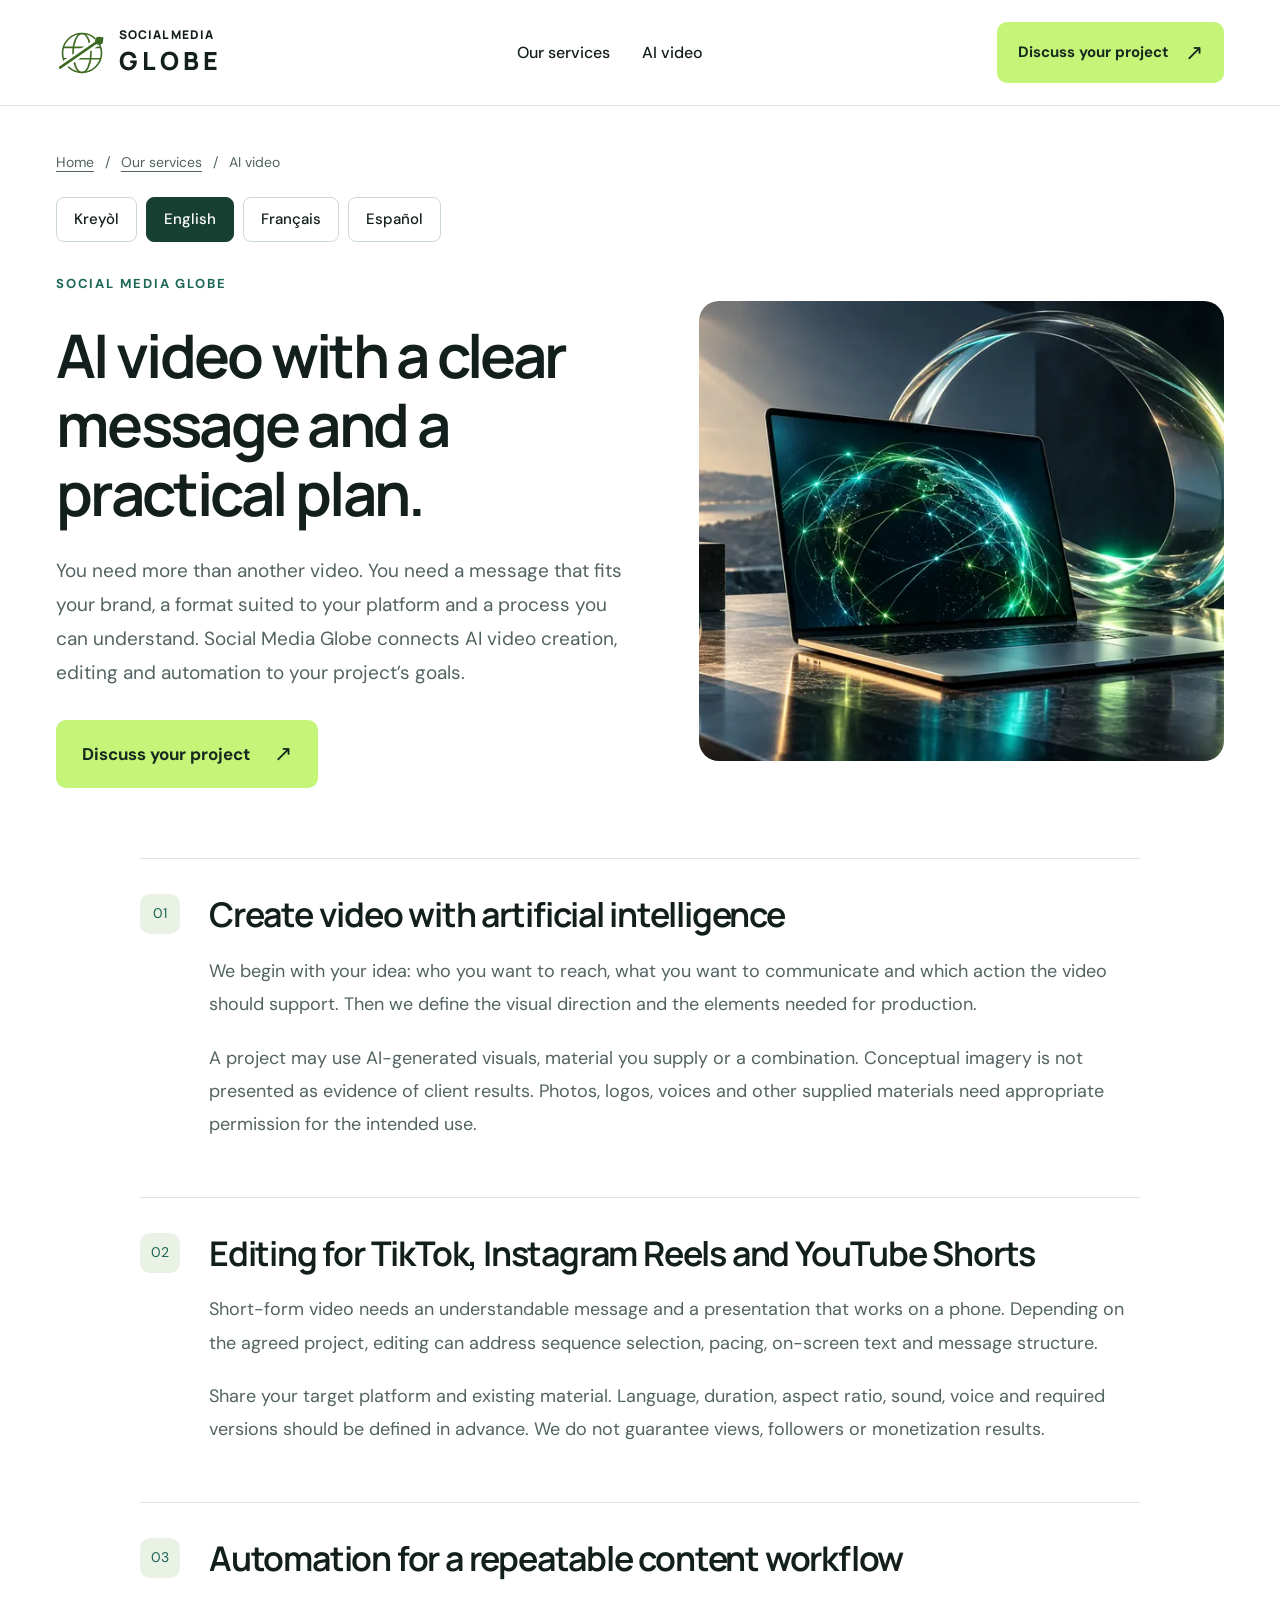
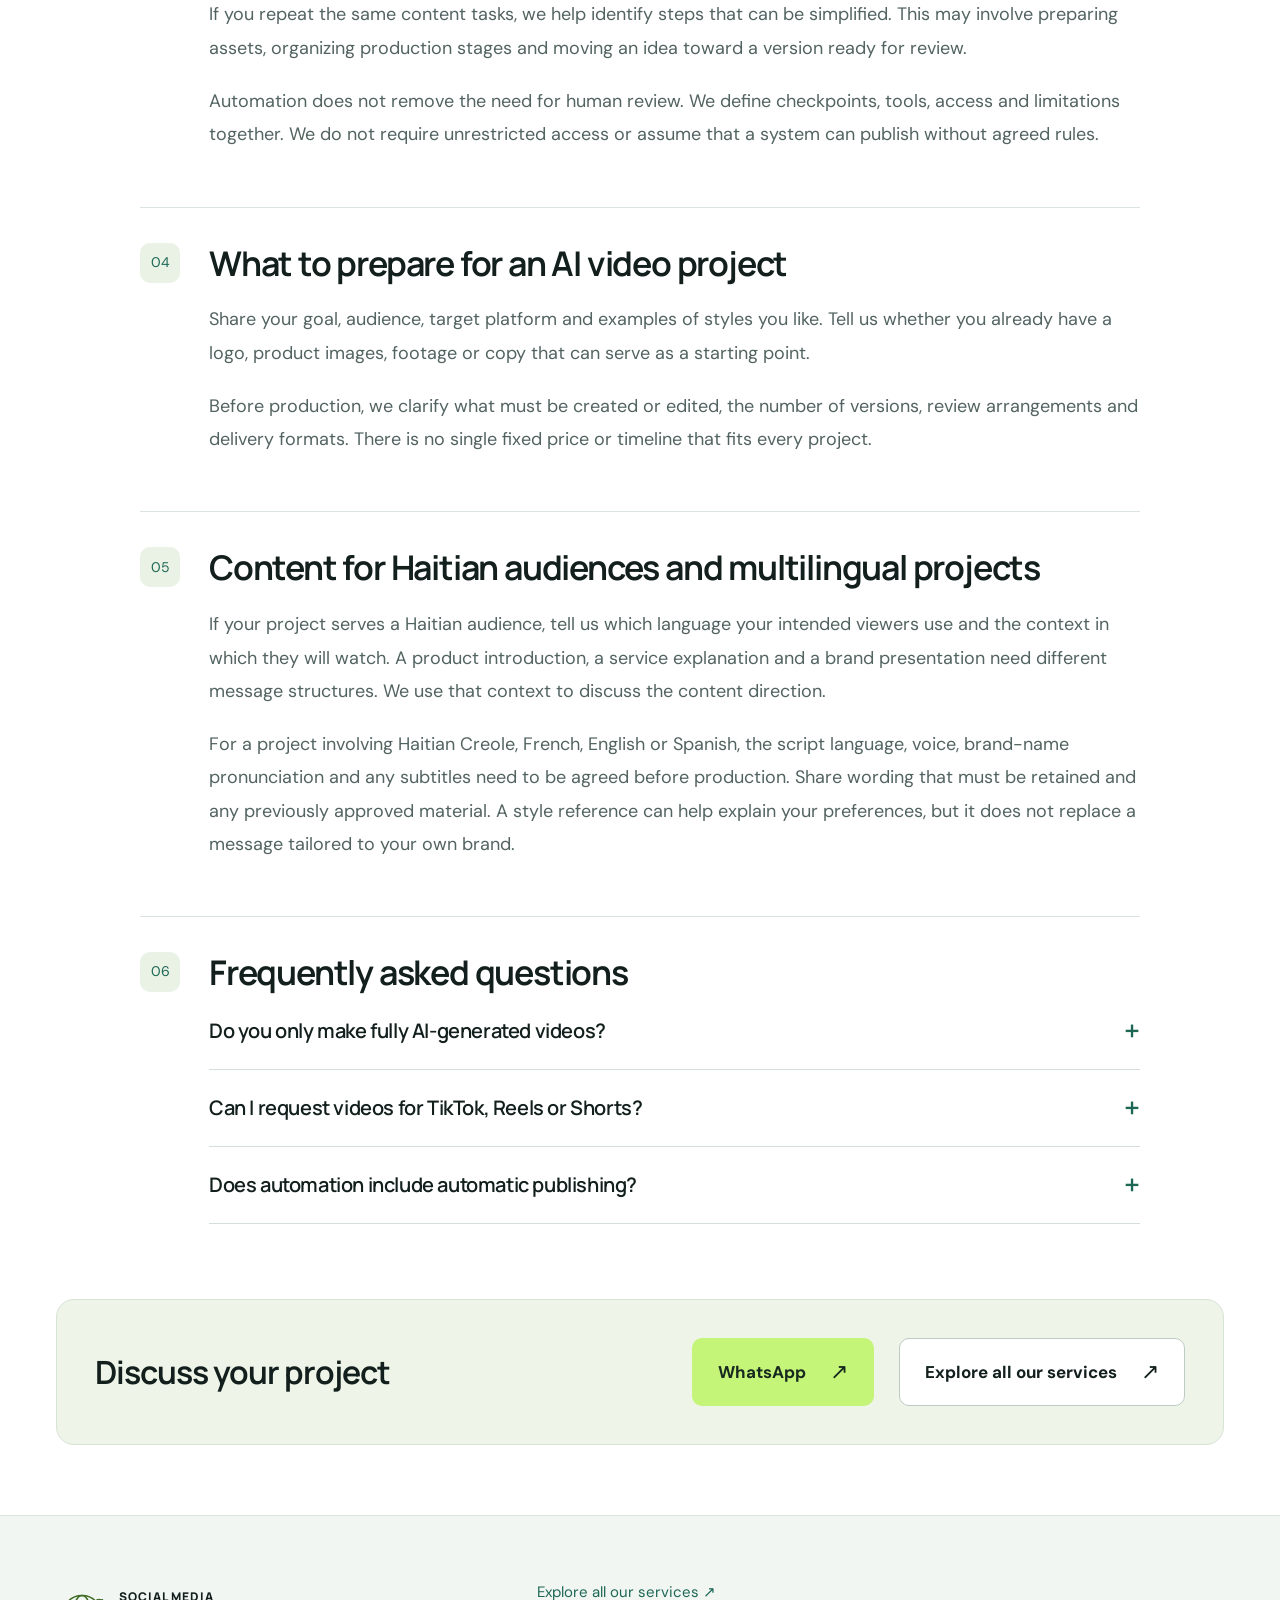
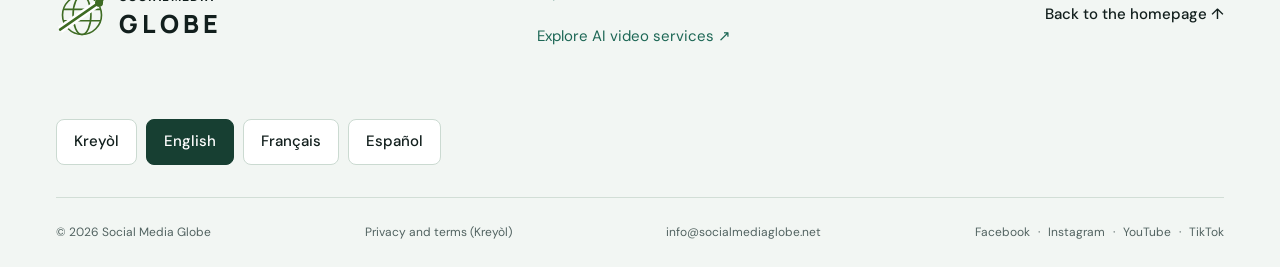
==== ai-video/en/index.html @ 5a203ea3 "Improve multilingual SEO, AI services and direct WhatsApp consultations" ====
<!doctype html>
<html lang="en">
  <head>
    <meta charset="utf-8" />
    <meta name="viewport" content="width=device-width,initial-scale=1" />
    <meta name="theme-color" content="#ffffff" />
    <title>
      AI Video Creation, Editing &amp; Automation | Social Media Globe
    </title>
    <meta
      name="description"
      content="AI video creation, video editing and content workflow automation. Discuss TikTok, Instagram Reels, YouTube Shorts and your brand project with Social Media Globe."
    />
    <link rel="canonical" href="https://socialmediaglobe.net/ai-video/en/" />
    <meta name="robots" content="index,follow,max-image-preview:large" />
    <meta property="og:type" content="website" />
    <meta property="og:site_name" content="Social Media Globe" />
    <meta
      property="og:title"
      content="AI Video Creation, Editing &amp; Automation"
    />
    <meta
      property="og:description"
      content="AI video creation, video editing and content workflow automation. Discuss TikTok, Instagram Reels, YouTube Shorts and your brand project with Social Media Globe."
    />
    <meta
      property="og:url"
      content="https://socialmediaglobe.net/ai-video/en/"
    />
    <meta property="og:locale" content="en_US" />
    <meta
      property="og:image"
      content="https://socialmediaglobe.net/assets/social-preview.jpg"
    />
    <meta property="og:image:width" content="1200" />
    <meta property="og:image:height" content="630" />
    <meta
      property="og:image:alt"
      content="Social Media Globe — digital technology workspace"
    />
    <meta name="twitter:card" content="summary_large_image" />
    <meta
      name="twitter:title"
      content="AI Video Creation, Editing &amp; Automation"
    />
    <meta
      name="twitter:description"
      content="AI video creation, video editing and content workflow automation. Discuss TikTok, Instagram Reels, YouTube Shorts and your brand project with Social Media Globe."
    />
    <meta
      name="twitter:image"
      content="https://socialmediaglobe.net/assets/social-preview.jpg"
    />
    <link
      rel="alternate"
      hreflang="ht"
      href="https://socialmediaglobe.net/ai-video/ht/"
    />
    <link
      rel="alternate"
      hreflang="en"
      href="https://socialmediaglobe.net/ai-video/en/"
    />
    <link
      rel="alternate"
      hreflang="fr"
      href="https://socialmediaglobe.net/ai-video/fr/"
    />
    <link
      rel="alternate"
      hreflang="es"
      href="https://socialmediaglobe.net/ai-video/es/"
    />
    <link
      rel="alternate"
      hreflang="x-default"
      href="https://socialmediaglobe.net/ai-video/ht/"
    />
    <link rel="icon" type="image/svg+xml" href="/logo/favicon-source.svg" />

    <script src="/assets/site.min.js?v=20261018-seo" defer></script>
    <script type="application/ld+json">
      {
        "@context": "https://schema.org",
        "@graph": [
          {
            "@type": "Organization",
            "@id": "https://socialmediaglobe.net/#organization",
            "name": "Social Media Globe",
            "url": "https://socialmediaglobe.net/",
            "logo": {
              "@type": "ImageObject",
              "url": "https://socialmediaglobe.net/assets/brand-logo.svg",
              "width": 256,
              "height": 256
            },
            "email": "info@socialmediaglobe.net",
            "telephone": "+1-681-600-0916",
            "sameAs": [
              "https://www.facebook.com/people/Socialmediaglobe/61588999744707/",
              "https://www.instagram.com/socialmediaglobe1",
              "https://www.youtube.com/@socialmediaglobe",
              "https://www.tiktok.com/@socialmediaglobe1"
            ]
          },
          {
            "@type": "WebSite",
            "@id": "https://socialmediaglobe.net/#website",
            "url": "https://socialmediaglobe.net/",
            "name": "Social Media Globe",
            "publisher": {
              "@id": "https://socialmediaglobe.net/#organization"
            },
            "inLanguage": ["ht", "en", "fr", "es"]
          },
          {
            "@type": "WebPage",
            "@id": "https://socialmediaglobe.net/ai-video/en/#page",
            "url": "https://socialmediaglobe.net/ai-video/en/",
            "name": "AI Video Creation, Editing & Automation",
            "description": "AI video creation, video editing and content workflow automation. Discuss TikTok, Instagram Reels, YouTube Shorts and your brand project with Social Media Globe.",
            "inLanguage": "en",
            "isPartOf": { "@id": "https://socialmediaglobe.net/#website" },
            "mainEntity": {
              "@id": "https://socialmediaglobe.net/ai-video/en/#service"
            },
            "breadcrumb": {
              "@id": "https://socialmediaglobe.net/ai-video/en/#breadcrumbs"
            }
          },
          {
            "@type": "Service",
            "@id": "https://socialmediaglobe.net/ai-video/en/#service",
            "name": "AI Video Creation, Editing & Automation",
            "description": "AI video creation, video editing and content workflow automation. Discuss TikTok, Instagram Reels, YouTube Shorts and your brand project with Social Media Globe.",
            "url": "https://socialmediaglobe.net/ai-video/en/",
            "serviceType": [
              "AI video creation",
              "Video editing",
              "Content workflow automation"
            ],
            "provider": { "@id": "https://socialmediaglobe.net/#organization" }
          },
          {
            "@type": "BreadcrumbList",
            "@id": "https://socialmediaglobe.net/ai-video/en/#breadcrumbs",
            "itemListElement": [
              {
                "@type": "ListItem",
                "position": 1,
                "name": "Home",
                "item": "https://socialmediaglobe.net/"
              },
              {
                "@type": "ListItem",
                "position": 2,
                "name": "Our services",
                "item": "https://socialmediaglobe.net/services/en/"
              },
              {
                "@type": "ListItem",
                "position": 3,
                "name": "AI video",
                "item": "https://socialmediaglobe.net/ai-video/en/"
              }
            ]
          }
        ]
      }
    </script>
    <link
      rel="preload"
      href="/assets/fonts/dm-sans-latin.woff2"
      as="font"
      type="font/woff2"
      crossorigin
    />
    <link
      rel="preload"
      href="/assets/fonts/manrope-latin.woff2"
      as="font"
      type="font/woff2"
      crossorigin
    />
    <link rel="stylesheet" href="/assets/site.min.css?v=20261018-seo" />
  </head>
  <body id="top">
    <a class="skip" href="#main">Skip to content</a>
    <div class="scroll-progress" aria-hidden="true"></div>
    <header class="header">
      <div class="wrap nav">
        <a class="brand" href="/"
          ><img src="/logo-icon.svg" width="52" height="52" alt="" /><span
            >SOCIAL MEDIA<span class="brand-second">GLOBE</span></span
          ></a
        >
        <nav id="navigation" aria-label="Our services">
          <a href="/services/en/">Our services</a
          ><a href="/ai-video/en/">AI video</a>
        </nav>
        <a class="button primary nav-button" href="/#contact"
          >Discuss your project <span>↗</span></a
        ><button
          class="menu-toggle"
          aria-label="Our services"
          aria-expanded="false"
          aria-controls="navigation"
        >
          <span></span><span></span>
        </button>
      </div>
    </header>
    <main id="main">
      <section class="wrap ai-page-hero">
        <div class="guide-breadcrumb">
          <a href="/">Home</a><span>/</span
          ><a href="/services/en/">Our services</a><span>/</span
          ><span>AI video</span>
        </div>
        <nav class="language-links" aria-label="Choose this page’s language">
          <a href="/ai-video/ht/" lang="ht" hreflang="ht">Kreyòl</a
          ><a href="/ai-video/en/" lang="en" hreflang="en" aria-current="page"
            >English</a
          ><a href="/ai-video/fr/" lang="fr" hreflang="fr">Français</a
          ><a href="/ai-video/es/" lang="es" hreflang="es">Español</a>
        </nav>
        <div class="ai-page-grid">
          <div>
            <p class="eyebrow">SOCIAL MEDIA GLOBE</p>
            <h1>AI video with a clear message and a practical plan.</h1>
            <p class="intro">
              You need more than another video. You need a message that fits
              your brand, a format suited to your platform and a process you can
              understand. Social Media Globe connects AI video creation, editing
              and automation to your project’s goals.
            </p>
            <a class="button primary" href="/#contact"
              >Discuss your project <span>↗</span></a
            >
          </div>
          <img
            src="/assets/digital-workspace.webp"
            srcset="
              /assets/digital-workspace-768.webp   768w,
              /assets/digital-workspace-1024.webp 1024w,
              /assets/digital-workspace.webp      1536w
            "
            sizes="(max-width: 700px) calc(100vw - 40px), (max-width: 980px) 46vw, 47vw"
            width="1536"
            height="1024"
            alt="Conceptual technology composition with a laptop"
            fetchpriority="high"
          />
        </div>
      </section>
      <section class="wrap ai-editorial">
        <article class="ai-editorial-section">
          <span>01</span>
          <div>
            <h2>Create video with artificial intelligence</h2>
            <p>
              We begin with your idea: who you want to reach, what you want to
              communicate and which action the video should support. Then we
              define the visual direction and the elements needed for
              production.
            </p>
            <p>
              A project may use AI-generated visuals, material you supply or a
              combination. Conceptual imagery is not presented as evidence of
              client results. Photos, logos, voices and other supplied materials
              need appropriate permission for the intended use.
            </p>
          </div>
        </article>
        <article class="ai-editorial-section">
          <span>02</span>
          <div>
            <h2>Editing for TikTok, Instagram Reels and YouTube Shorts</h2>
            <p>
              Short-form video needs an understandable message and a
              presentation that works on a phone. Depending on the agreed
              project, editing can address sequence selection, pacing, on-screen
              text and message structure.
            </p>
            <p>
              Share your target platform and existing material. Language,
              duration, aspect ratio, sound, voice and required versions should
              be defined in advance. We do not guarantee views, followers or
              monetization results.
            </p>
          </div>
        </article>
        <article class="ai-editorial-section">
          <span>03</span>
          <div>
            <h2>Automation for a repeatable content workflow</h2>
            <p>
              If you repeat the same content tasks, we help identify steps that
              can be simplified. This may involve preparing assets, organizing
              production stages and moving an idea toward a version ready for
              review.
            </p>
            <p>
              Automation does not remove the need for human review. We define
              checkpoints, tools, access and limitations together. We do not
              require unrestricted access or assume that a system can publish
              without agreed rules.
            </p>
          </div>
        </article>
        <article class="ai-editorial-section">
          <span>04</span>
          <div>
            <h2>What to prepare for an AI video project</h2>
            <p>
              Share your goal, audience, target platform and examples of styles
              you like. Tell us whether you already have a logo, product images,
              footage or copy that can serve as a starting point.
            </p>
            <p>
              Before production, we clarify what must be created or edited, the
              number of versions, review arrangements and delivery formats.
              There is no single fixed price or timeline that fits every
              project.
            </p>
          </div>
        </article>
        <article class="ai-editorial-section">
          <span>05</span>
          <div>
            <h2>Content for Haitian audiences and multilingual projects</h2>
            <p>
              If your project serves a Haitian audience, tell us which language
              your intended viewers use and the context in which they will
              watch. A product introduction, a service explanation and a brand
              presentation need different message structures. We use that
              context to discuss the content direction.
            </p>
            <p>
              For a project involving Haitian Creole, French, English or
              Spanish, the script language, voice, brand-name pronunciation and
              any subtitles need to be agreed before production. Share wording
              that must be retained and any previously approved material. A
              style reference can help explain your preferences, but it does not
              replace a message tailored to your own brand.
            </p>
          </div>
        </article>
        <section class="ai-editorial-section">
          <span>06</span>
          <div>
            <h2>Frequently asked questions</h2>
            <div class="faq-list">
              <details>
                <summary>
                  Do you only make fully AI-generated videos?<span>+</span>
                </summary>
                <p>
                  No. A project can combine your existing material with
                  AI-generated elements. We choose the approach around the
                  message and the agreed scope.
                </p>
              </details>
              <details>
                <summary>
                  Can I request videos for TikTok, Reels or Shorts?<span
                    >+</span
                  >
                </summary>
                <p>
                  Yes. Tell us the target platform so we can discuss format,
                  duration and required material as part of the project scope.
                </p>
              </details>
              <details>
                <summary>
                  Does automation include automatic publishing?<span>+</span>
                </summary>
                <p>
                  Not by default. We define which steps are automated and which
                  require your review or approval. Publishing and access must be
                  agreed beforehand.
                </p>
              </details>
            </div>
          </div>
        </section>
      </section>
      <section class="guide-cta wrap">
        <h2>Discuss your project</h2>
        <a
          class="button primary"
          href="https://wa.me/16816000916"
          target="_blank"
          rel="noopener noreferrer"
          >WhatsApp <span>↗</span></a
        ><a class="button secondary" href="/services/en/"
          >Explore all our services <span>↗</span></a
        >
      </section>
    </main>
    <footer>
      <div class="wrap footer-top">
        <a class="brand" href="/"
          ><img src="/logo-icon.svg" width="52" height="52" alt="" /><span
            >SOCIAL MEDIA<span class="brand-second">GLOBE</span></span
          ></a
        >
        <div>
          <a class="text-link" href="/services/en/"
            >Explore all our services ↗</a
          ><br /><a class="text-link" href="/ai-video/en/"
            >Explore AI video services ↗</a
          >
        </div>
        <a href="/">Back to the homepage ↑</a>
      </div>
      <div class="wrap">
        <nav class="language-links" aria-label="Choose this page’s language">
          <a href="/ai-video/ht/" lang="ht" hreflang="ht">Kreyòl</a
          ><a href="/ai-video/en/" lang="en" hreflang="en" aria-current="page"
            >English</a
          ><a href="/ai-video/fr/" lang="fr" hreflang="fr">Français</a
          ><a href="/ai-video/es/" lang="es" hreflang="es">Español</a>
        </nav>
      </div>
      <div class="wrap footer-bottom">
        <span>© 2026 Social Media Globe</span
        ><a href="/policies.html" lang="ht">Privacy and terms (Kreyòl)</a
        ><a href="mailto:info@socialmediaglobe.net">info@socialmediaglobe.net</a
        ><span class="footer-social"
          ><a
            href="https://www.facebook.com/people/Socialmediaglobe/61588999744707/"
            target="_blank"
            rel="noopener noreferrer"
            >Facebook</a
          >
          ·
          <a
            href="https://www.instagram.com/socialmediaglobe1"
            target="_blank"
            rel="noopener noreferrer"
            >Instagram</a
          >
          ·
          <a
            href="https://www.youtube.com/@socialmediaglobe"
            target="_blank"
            rel="noopener noreferrer"
            >YouTube</a
          >
          ·
          <a
            href="https://www.tiktok.com/@socialmediaglobe1"
            target="_blank"
            rel="noopener noreferrer"
            >TikTok</a
          ></span
        >
      </div>
    </footer>
  </body>
</html>
---- assets/site.min.css ----
@font-face{font-family:DM Sans;font-style:normal;font-weight:400 700;font-display:swap;src:url(/assets/fonts/dm-sans-latin-ext.woff2) format("woff2");unicode-range:U+0100-02BA,U+02BD-02C5,U+02C7-02CC,U+02CE-02D7,U+02DD-02FF,U+0304,U+0308,U+0329,U+1D00-1DBF,U+1E00-1E9F,U+1EF2-1EFF,U+2020,U+20A0-20AB,U+20AD-20C4,U+2113,U+2C60-2C7F,U+A720-A7FF}@font-face{font-family:DM Sans;font-style:normal;font-weight:400 700;font-display:swap;src:url(/assets/fonts/dm-sans-latin.woff2) format("woff2");unicode-range:U+0000-00FF,U+0131,U+0152-0153,U+02BB-02BC,U+02C6,U+02DA,U+02DC,U+0304,U+0308,U+0329,U+2000-206F,U+20AC,U+2122,U+2191,U+2193,U+2212,U+2215,U+FEFF,U+FFFD}@font-face{font-family:Manrope;font-style:normal;font-weight:400 800;font-display:swap;src:url(/assets/fonts/manrope-latin-ext.woff2) format("woff2");unicode-range:U+0100-02BA,U+02BD-02C5,U+02C7-02CC,U+02CE-02D7,U+02DD-02FF,U+0304,U+0308,U+0329,U+1D00-1DBF,U+1E00-1E9F,U+1EF2-1EFF,U+2020,U+20A0-20AB,U+20AD-20C4,U+2113,U+2C60-2C7F,U+A720-A7FF}@font-face{font-family:Manrope;font-style:normal;font-weight:400 800;font-display:swap;src:url(/assets/fonts/manrope-latin.woff2) format("woff2");unicode-range:U+0000-00FF,U+0131,U+0152-0153,U+02BB-02BC,U+02C6,U+02DA,U+02DC,U+0304,U+0308,U+0329,U+2000-206F,U+20AC,U+2122,U+2191,U+2193,U+2212,U+2215,U+FEFF,U+FFFD}:root{color-scheme:light;--ink: #121f1d;--muted: #526361;--green: #1d6755;--lime: #c4f578;--line: #dbe5e0;--soft: #f2f6f3;--bg: #fff;--text: var(--ink)}*{box-sizing:border-box}html{scroll-behavior:smooth;scroll-padding-top:125px}body{margin:0;background:#fff;color:var(--ink);font:18px/1.7 DM Sans,Arial,sans-serif}button,input,select,textarea{font:inherit}button,a,input,select,textarea{-webkit-tap-highlight-color:transparent}button{cursor:pointer}a{color:inherit;text-decoration:none}a:focus-visible,button:focus-visible,input:focus-visible,select:focus-visible,textarea:focus-visible,summary:focus-visible{outline:3px solid var(--green);outline-offset:5px}::selection{background:var(--lime);color:var(--ink)}img{display:block;max-width:100%}.wrap{width:min(1360px,calc(100% - 112px));margin-inline:auto}h1,h2,h3{font-family:Manrope,Arial,sans-serif;margin:0;font-weight:650;line-height:1.12;letter-spacing:-1.6px}p{margin:0}em{font-style:normal;color:var(--green)}.eyebrow{font-size:13px;letter-spacing:1.8px;font-weight:700;line-height:1.6;color:var(--green);margin-bottom:26px;display:flex;align-items:center;gap:10px}.status-dot{width:8px;height:8px;background:var(--green);border-radius:100%;box-shadow:0 0 0 5px #e5f2e6}.header{position:sticky;top:0;z-index:30;background:#ffffffed;backdrop-filter:blur(18px);border-bottom:1px solid var(--line)}.nav{min-height:105px;display:flex;align-items:center;justify-content:space-between;gap:30px}.brand{display:flex;align-items:center;gap:11px;font-size:12px;font-weight:800;letter-spacing:1px;font-family:Manrope,sans-serif;line-height:1.4;flex-shrink:0}.brand img{width:52px;height:52px}.brand-second{display:block;font-size:25px;letter-spacing:4px}.nav nav{display:flex;gap:32px;font-size:16px;font-weight:500}.nav nav a{position:relative;padding-block:14px}.nav nav a:after{content:"";position:absolute;left:0;bottom:6px;height:2px;background:var(--green);width:0;transition:width .25s}.nav nav a:hover:after,.nav nav a.current:after{width:100%}.button{display:inline-flex;align-items:center;justify-content:center;gap:24px;min-height:60px;padding:17px 25px;border-radius:10px;font-size:17px;font-weight:700;line-height:1.45;border:1px solid transparent;transition:transform .2s,background .2s,box-shadow .2s}.button span{font-size:22px;font-weight:500}.button:hover{transform:translateY(-3px);box-shadow:0 8px 24px #1d675516}.primary{background:var(--lime);color:#17291e}.primary:hover{background:#b7ee64}.secondary{background:#fff;border-color:#bdcbc3;color:var(--ink)}.secondary:hover{background:var(--soft)}.nav-button{font-size:15px;min-height:54px;padding:14px 20px;gap:16px}.menu-toggle{display:none}.scroll-progress{position:fixed;left:0;top:0;width:100%;height:3px;background:var(--green);z-index:50;transform:scaleX(0);transform-origin:left}.hero{display:grid;grid-template-columns:1fr 1fr;align-items:center;gap:58px;min-height:760px;padding-top:74px;padding-bottom:80px}.hero h1{font-size:clamp(56px,5.6vw,86px);letter-spacing:-4.5px;line-height:1.06}.hero-description{font-size:20px;line-height:1.75;color:var(--muted);max-width:540px;margin-top:28px}.actions{display:flex;gap:14px;flex-wrap:wrap;margin-top:32px}.hero-note{display:flex;align-items:center;gap:13px;font-size:15px;color:var(--muted);margin-top:32px;max-width:480px}.mini-orbit{font-size:30px;line-height:1;color:var(--green)}.hero-visual{position:relative;min-width:0;margin-left:0;margin-top:8px}.hero-photo{width:100%;height:580px;object-fit:cover;border-radius:24px;background:#102125;box-shadow:0 24px 60px #18392b15}.hero-visual:before{content:"";position:absolute;inset:-20px 22px 20px -20px;background:var(--soft);z-index:-1;border-radius:32px}.visual-caption{position:absolute;bottom:30px;left:28px;right:28px;color:#fff;display:flex;align-items:center;gap:16px;padding:20px;background:#102520b3;backdrop-filter:blur(14px);border:1px solid #ffffff30;border-radius:15px}.caption-orbit{width:52px;height:52px;background:var(--lime);border-radius:50%;display:flex;align-items:center;justify-content:center;font-size:30px;color:var(--ink);flex-shrink:0}.visual-caption div>span{display:block;font-size:11px;letter-spacing:2px;color:#dae6df}.visual-caption strong{font:600 25px/1.4 Manrope,sans-serif}.floating-chip{position:absolute;display:flex;align-items:center;gap:10px;box-shadow:0 12px 40px #0c28242b;background:#fff;border:1px solid var(--line);border-radius:12px;padding:12px 17px;font-size:14px;font-weight:600;transition:transform .3s}.floating-chip:hover{transform:translateY(-5px)}.chip-one{left:-35px;top:56px;animation:float 7s ease-in-out infinite}.chip-two{right:-20px;top:178px;animation:float 8s ease-in-out infinite reverse}.chip-icon{width:30px;height:30px;display:grid;place-items:center;color:var(--green);font-size:23px;background:#ecf7df;border-radius:7px}.image-index{position:absolute;right:18px;top:18px;font-size:9px;letter-spacing:2px;color:#d5e3d8;writing-mode:vertical-rl}.vision-strip{border-block:1px solid var(--line);background:var(--soft);padding:33px 0}.vision-strip .wrap{display:flex;align-items:center;justify-content:space-between;gap:30px}.vision-strip p{line-height:1.5;font-size:18px}.vision-strip p strong{font-family:Manrope,sans-serif;font-size:21px;font-weight:650}.vision-strip .wrap>div{font-size:16px;display:flex;align-items:center;gap:14px}.vision-strip .wrap>div span{font-size:12px;display:grid;place-items:center;border:1px solid #b8cec1;border-radius:50%;width:34px;height:34px;color:var(--green);flex-shrink:0}.section{padding-block:112px}h2{font-size:clamp(38px,3.7vw,58px);letter-spacing:-2.7px;line-height:1.15}.section-heading{display:grid;grid-template-columns:1.4fr 1fr;align-items:end;gap:80px;margin-bottom:40px}.section-heading>p{font-size:18px;color:var(--muted);max-width:450px}.filters{display:flex;gap:12px;flex-wrap:wrap;margin:42px 0 28px}.filter{background:#fff;border:1px solid var(--line);border-radius:30px;padding:12px 20px;min-height:50px;font-size:15px;font-weight:500;color:var(--muted);display:flex;align-items:center;gap:12px;transition:background .2s,color .2s}.filter.active{background:var(--ink);border-color:var(--ink);color:#fff}.filter span{font-size:11px;opacity:.7}.filter:hover{border-color:var(--green)}.services{display:grid;grid-template-columns:repeat(2,1fr);gap:20px}.service{position:relative;border:1px solid var(--line);border-radius:18px;padding:30px 32px 26px;background:#fff;transition:background .25s,border-color .25s,box-shadow .25s,transform .25s;display:grid;grid-template-columns:64px 1fr;column-gap:22px;align-content:start}.service:hover{transform:translateY(-4px);border-color:#90b5a1;box-shadow:0 15px 40px #204d3b09;background:#fcfefb}.service[hidden]{display:none}.service-top{grid-row:1/5;position:relative}.service-top svg{color:var(--green);background:#eef5ed;border-radius:14px;padding:13px;width:64px;height:64px}.service-top>span{display:block;font-size:12px;color:#73857b;text-align:center;margin-top:12px}.service-category{font-size:12px;font-weight:500;letter-spacing:.2px;color:var(--green);margin:0 0 7px}.service h3{font-size:25px;letter-spacing:-.8px;line-height:1.25;margin-bottom:14px}.service>p:not(.service-category){font-size:16px;line-height:1.75;color:var(--muted);margin-bottom:22px}.service>a{grid-column:2;display:flex;align-items:center;justify-content:space-between;font-weight:600;font-size:15px;min-height:44px;border-top:1px solid var(--line);padding-top:16px;margin-top:auto}.service>a span{font-size:22px;color:var(--green)}.service-note{margin-top:24px;font-size:13px;color:var(--muted);max-width:850px}.approach{background:var(--soft)}.approach-grid{display:grid;grid-template-columns:1fr 1fr;gap:90px;align-items:center}.strategy-image{position:relative;align-self:stretch;min-height:680px}.strategy-image>img{position:absolute;width:100%;height:100%;object-fit:cover;border-radius:22px}.photo-caption{position:absolute;left:24px;right:24px;bottom:24px;padding:22px;display:flex;align-items:center;gap:16px;border-radius:16px;background:#fffffff0;box-shadow:0 12px 35px #173f2912}.photo-caption p{font-size:15px;line-height:1.5}.photo-caption strong{font-size:20px;font-weight:600}.intro{font-size:19px;line-height:1.8;color:var(--muted);margin-top:25px}.steps{list-style:none;padding:0;margin:32px 0}.steps li{display:flex;gap:20px;border-top:1px solid #d2dfd4;padding:24px 0}.steps li>span{font-size:13px;font-weight:600;color:var(--green);padding-top:5px}.steps h3{font-size:23px;letter-spacing:-.6px;margin-bottom:10px}.steps p{font-size:16px;color:var(--muted);line-height:1.8}.social-grid{display:grid;grid-template-columns:repeat(4,1fr);gap:18px}.social-card{border:1px solid var(--line);border-radius:18px;padding:26px 25px;position:relative;overflow:hidden;transition:transform .25s,box-shadow .25s;display:flex;flex-direction:column;background:#f9fbff}.social-card:hover{transform:translateY(-7px);box-shadow:0 18px 40px #122e2412}.social-top{display:flex;align-items:center;justify-content:space-between;margin-bottom:34px}.social-symbol{font:700 30px Arial,sans-serif;background:#fff;width:55px;height:55px;border-radius:16px;display:grid;place-items:center;box-shadow:0 4px 14px #173b2110}.social-arrow{font-size:27px;color:#465b51}.social-card h3{font-size:27px;letter-spacing:-.8px;margin-bottom:16px}.social-description{font-size:16px;color:var(--muted);margin-bottom:18px;flex:1}.social-handle{font-size:12px;color:var(--muted);overflow-wrap:anywhere;letter-spacing:.1px}.social-follow{border-top:1px solid #d5dfdc;margin-top:22px;padding-top:18px;display:flex;justify-content:space-between;align-items:center;font-size:14px;font-weight:600;gap:10px}.facebook{background:#edf4ff}.facebook .social-symbol{color:#0866ff}.instagram{background:#fff1f3}.instagram .social-symbol{color:#c02a69}.youtube{background:#fff3ef}.youtube .social-symbol{color:#d42a22}.tiktok{background:#edf8f7}.tiktok .social-symbol{color:#123e42}.faq-section{background:#fafbf8;border-block:1px solid var(--line)}.faq-grid{display:grid;grid-template-columns:.9fr 1.1fr;gap:90px}.faq-list details{border-bottom:1px solid #d4dfd7}.faq-list summary{list-style:none;cursor:pointer;padding:23px 0;display:flex;justify-content:space-between;gap:30px;font:600 20px/1.5 Manrope,sans-serif;letter-spacing:-.4px}.faq-list summary::-webkit-details-marker{display:none}.faq-list summary span{font-size:28px;color:var(--green);line-height:1;transition:transform .2s}.faq-list details[open] summary span{transform:rotate(45deg)}.faq-list details>p{font-size:17px;color:var(--muted);padding:0 30px 26px 0}.contact{background:#fff}.contact-grid{display:grid;grid-template-columns:1fr 1fr;gap:90px;align-items:start}.contact-copy{padding-top:24px}.contact-copy .intro{max-width:470px}.direct-whatsapp{margin-top:32px}.contact-links{display:flex;flex-direction:column;gap:26px;margin-top:38px}.contact-links a{display:flex;flex-direction:column;gap:5px;align-items:flex-start}.contact-links span{font-size:12px;font-weight:600;letter-spacing:1.7px;color:var(--green)}.contact-links strong{font-size:21px;font-weight:500;overflow-wrap:anywhere;max-width:100%}.contact-links a:hover{color:var(--green)}.contact-small{font-size:15px;color:var(--muted);margin-top:40px;line-height:1.8}form{background:var(--soft);padding:38px;border-radius:22px;border:1px solid var(--line)}form h3{font-size:26px;letter-spacing:-.8px;margin-bottom:28px}.form-row{display:grid;grid-template-columns:1fr 1fr;gap:18px}label{display:block;font-size:15px;font-weight:500;color:#293c33;margin-bottom:22px}input,textarea,select{display:block;width:100%;min-width:0;min-height:55px;border:1px solid #c9d5cc;border-radius:9px;background:#fff;color:var(--ink);padding:14px;font:400 16px/1.5 DM Sans,sans-serif;margin-top:9px;transition:border-color .2s}input:hover,select:hover,textarea:hover{border-color:#739783}textarea{resize:vertical;min-height:140px}input::placeholder,textarea::placeholder{color:#6a7970}.form-note{font-size:13px;line-height:1.8;color:var(--muted);margin-bottom:22px}form .button{width:100%;justify-content:space-between;font-size:16px}.form-status{font-size:15px;color:var(--green);margin-top:17px}.form-status:empty{display:none}.email-fallback{display:inline-block;font-size:14px;color:var(--green);margin-top:20px;text-decoration:underline;text-underline-offset:4px}footer{border-top:1px solid var(--line);padding:55px 0 25px;background:var(--soft)}.footer-top{display:flex;justify-content:space-between;align-items:center;gap:35px;padding-bottom:40px}.footer-top p{font-size:16px;line-height:1.7;color:var(--muted)}.footer-top>a:last-child{font-size:15px;font-weight:500}.footer-bottom{display:flex;justify-content:space-between;gap:20px;flex-wrap:wrap;border-top:1px solid #d2ded6;padding-top:24px;font-size:12px;color:var(--muted)}.footer-social{display:flex;gap:8px;flex-wrap:wrap}.skip{position:fixed;top:-200px;left:20px;z-index:100;background:var(--lime);padding:15px}.skip:focus{top:10px}.sr-only{position:absolute;width:1px;height:1px;overflow:hidden;clip-path:inset(50%);white-space:nowrap}.mobile-contact{display:none}.policy{max-width:850px}.policy h1{font-size:62px;margin-bottom:40px}.policy h2{font-size:32px;margin:38px 0 18px;letter-spacing:-1px}.policy p{margin-bottom:20px;color:var(--muted)}.policy a:not(.button){color:var(--green);text-decoration:underline}.policy .button{margin-top:24px}.reveal-in{animation:reveal .7s both}@keyframes reveal{0%{opacity:.35;transform:translateY(22px)}to{opacity:1;transform:translateY(0)}}@keyframes float{0%,to{translate:0 0}50%{translate:0 -10px}}@media(min-width:1700px){.hero{min-height:850px}.hero-photo{height:630px}}@media(max-width:1200px){.wrap{width:calc(100% - 72px)}.nav{gap:20px}.nav nav{gap:22px;font-size:15px}.nav-button{font-size:14px;gap:12px;padding-inline:17px}.hero{gap:35px;padding-top:60px}.hero h1{font-size:65px;letter-spacing:-3.5px}.hero-description{font-size:18px}.hero-photo{height:570px}.chip-one{left:-18px}.chip-two{right:-12px;font-size:12px}.actions .button{font-size:15px;gap:15px;padding-inline:20px}.approach-grid,.contact-grid,.faq-grid,.section-heading{gap:55px}.service{padding:25px;grid-template-columns:50px 1fr;gap:15px}.service-top svg{width:50px;height:50px;padding:10px}.service h3{font-size:23px}.social-card{padding:22px 19px}.social-card h3{font-size:24px}.social-handle{font-size:11px}.social-follow{font-size:12px}.vision-strip .wrap{gap:18px}.vision-strip .wrap>div{font-size:14px;gap:9px}.vision-strip p{font-size:16px}.vision-strip p strong{font-size:18px}.form-row{grid-template-columns:1fr;gap:0}form{padding:30px}}@media(max-width:980px){.nav nav{display:none;order:4;flex-basis:100%;flex-direction:column;gap:0;padding:0 0 20px}.nav nav.open{display:flex}.nav{flex-wrap:wrap;min-height:92px}.nav-button{margin-left:auto}.menu-toggle{background:#fff;border:1px solid var(--line);border-radius:9px;min-width:48px;min-height:48px;display:flex;flex-direction:column;gap:6px;justify-content:center;align-items:center;order:3}.menu-toggle span{height:2px;width:20px;background:var(--ink);transition:transform .2s}.menu-toggle[aria-expanded=true] span:first-child{transform:translateY(4px) rotate(45deg)}.menu-toggle[aria-expanded=true] span:last-child{transform:translateY(-4px) rotate(-45deg)}.hero{min-height:0;gap:35px}.hero h1{font-size:58px;letter-spacing:-3px}.hero-photo{height:540px}.hero-description{font-size:18px}.eyebrow{font-size:11px;letter-spacing:1px}.hero-note{font-size:13px}.floating-chip{font-size:11px;padding:9px 11px}.visual-caption{left:18px;right:18px;bottom:18px;padding:15px;gap:12px}.visual-caption strong{font-size:21px}.caption-orbit{width:42px;height:42px;font-size:24px}.vision-strip .wrap{display:grid;grid-template-columns:1fr 1fr;gap:25px}.vision-strip .wrap>div{font-size:16px}.section{padding-block:80px}.section-heading{grid-template-columns:1fr;gap:25px}.section-heading>p{max-width:650px}.approach-grid{gap:40px}.approach h2{font-size:40px}.intro{font-size:17px}.steps h3{font-size:20px}.steps p{font-size:15px}.strategy-image{min-height:670px}.photo-caption{left:15px;right:15px;padding:16px}.photo-caption p{font-size:12px}.photo-caption strong{font-size:15px}.social-grid{grid-template-columns:repeat(2,1fr)}.social-card{padding:28px}.social-card h3{font-size:28px}.social-follow{font-size:15px}.social-handle{font-size:13px}.faq-grid{grid-template-columns:1fr;gap:35px}.contact-grid{gap:35px}.contact h2{font-size:42px}.contact-links strong{font-size:18px}.direct-whatsapp{font-size:14px;padding-inline:18px;gap:15px}.footer-top{flex-wrap:wrap}.footer-bottom{font-size:12px}}@media(max-width:700px){html{scroll-padding-top:105px}.wrap{width:calc(100% - 40px)}body{font-size:17px}.header .wrap{width:calc(100% - 32px)}.nav{min-height:84px;gap:14px}.brand{font-size:10px;gap:8px}.brand img{width:43px;height:43px}.brand-second{font-size:20px;letter-spacing:3px}.nav-button{display:none}.menu-toggle{margin-left:auto;min-width:48px;min-height:48px}.nav nav{font-size:18px;padding:0 5px 20px}.nav nav a{padding-block:12px}.hero{grid-template-columns:1fr;gap:46px;padding-top:44px;padding-bottom:46px}.hero h1{font-size:clamp(46px,11vw,70px);line-height:1.09;letter-spacing:-2.8px}.eyebrow{font-size:11px;letter-spacing:1.1px;margin-bottom:22px}.hero-description{font-size:18px;margin-top:24px;max-width:520px}.actions{margin-top:28px;display:grid;grid-template-columns:1fr}.actions .button{width:100%;font-size:17px;justify-content:space-between;min-height:58px}.hero-note{font-size:14px;margin-top:24px;gap:12px}.hero-visual{margin:0 4px}.hero-photo{height:390px;border-radius:18px}.hero-visual:before{inset:-12px 14px 12px -10px;border-radius:22px}.chip-one{top:30px;left:-8px;font-size:12px}.chip-two{top:110px;right:-8px;font-size:12px}.visual-caption strong{font-size:24px}.visual-caption div>span{font-size:10px}.image-index{font-size:8px;right:12px}.vision-strip{padding:28px 0}.vision-strip .wrap{grid-template-columns:1fr;gap:20px}.vision-strip p{font-size:18px;line-height:1.5;padding-bottom:8px}.vision-strip p br{display:none}.vision-strip p strong{font-size:18px}.vision-strip .wrap>div{font-size:16px;gap:14px}.vision-strip .wrap>div span{width:30px;height:30px}.section{padding-block:66px}h2{font-size:clamp(34px,8.5vw,46px);line-height:1.16;letter-spacing:-1.8px}.section-heading{margin-bottom:30px;gap:22px}.section-heading>p{font-size:17px;line-height:1.8}.filters{gap:10px;margin-top:30px}.filter{font-size:13px;padding:10px 14px;gap:8px;min-height:46px}.filter span{font-size:10px}.services{grid-template-columns:1fr;gap:16px}.service{padding:25px 22px 22px;grid-template-columns:48px 1fr;gap:14px}.service-top svg{height:48px;width:48px}.service h3{font-size:23px;line-height:1.3}.service-category{font-size:11px}.service>p:not(.service-category){font-size:16px;line-height:1.8;margin-bottom:15px}.service>a{font-size:15px}.service-note{font-size:13px;line-height:1.8}.approach-grid,.contact-grid{grid-template-columns:1fr;gap:38px}.strategy-image{min-height:360px}.photo-caption{left:18px;right:18px;bottom:18px;padding:18px}.photo-caption p{font-size:14px}.photo-caption strong{font-size:18px}.approach h2{font-size:40px}.intro{font-size:17px}.steps{margin-top:26px}.steps h3{font-size:22px}.steps p{font-size:16px}.approach-copy>.button{font-size:16px;width:100%;justify-content:space-between;gap:15px}.social-grid{gap:14px}.social-card{padding:22px 18px;border-radius:15px}.social-top{margin-bottom:24px}.social-symbol{width:47px;height:47px;font-size:27px;border-radius:13px}.social-arrow{font-size:24px}.social-card h3{font-size:23px}.social-description{font-size:14px;line-height:1.7}.social-handle{font-size:11px}.social-follow{font-size:12px;padding-top:17px;gap:4px}.faq-grid{gap:25px}.faq-list summary{font-size:18px;padding-block:22px;gap:20px}.faq-list details>p{font-size:16px}.contact h2{font-size:42px}.contact-copy{padding-top:0}.direct-whatsapp{font-size:17px;width:100%;justify-content:space-between;gap:10px}.contact-links{gap:24px;margin-top:30px}.contact-links strong{font-size:20px}.contact-small{margin-top:28px;font-size:14px}form{padding:26px 21px;border-radius:18px}form h3{font-size:25px;line-height:1.3}.form-row{grid-template-columns:1fr}label{font-size:15px}input,textarea,select{font-size:16px}.form-note{font-size:13px}form .button{font-size:16px;padding-inline:16px;gap:12px}.email-fallback{font-size:14px}.footer-top{display:flex;align-items:flex-start;flex-wrap:wrap;gap:28px}.footer-top .brand{font-size:12px}.footer-top .brand-second{font-size:24px}.footer-top p{font-size:15px;flex-basis:100%}.footer-top>a:last-child{font-size:15px}.footer-bottom{display:flex;flex-direction:column;gap:17px;font-size:13px}.footer-social{gap:10px}footer{padding-bottom:110px}.mobile-contact{position:fixed;bottom:16px;left:20px;right:20px;z-index:25;display:flex;justify-content:space-between;align-items:center;min-height:58px;background:var(--ink);color:#fff;padding:16px 22px;border-radius:13px;font-size:16px;font-weight:600;box-shadow:0 8px 30px #152f263b;transition:translate .25s,opacity .25s}.mobile-contact span{color:var(--lime);font-size:22px}.mobile-contact.hide{translate:0 120px;opacity:0;pointer-events:none}.policy h1{font-size:42px;letter-spacing:-2px}.policy h2{font-size:28px}.policy p{font-size:17px}}@media(max-width:370px){.wrap{width:calc(100% - 32px)}.hero h1{font-size:45px}.hero-photo{height:350px}.hero-description{font-size:17px}.floating-chip{font-size:11px}.chip-two{right:-6px}.service{padding:22px 18px;grid-template-columns:1fr}.service-top{grid-row:auto;display:flex;align-items:center;justify-content:space-between}.service-top>span{margin:0}.service>*{grid-column:1!important}.service h3{font-size:24px}.service>p:not(.service-category){font-size:16px}.social-grid{grid-template-columns:1fr}.social-card h3{font-size:28px}.social-description{font-size:17px}.social-handle{font-size:13px}.social-follow{font-size:16px}.contact h2{font-size:36px}.contact-links strong{font-size:18px}form{padding:24px 17px}.filters{gap:8px}.filter{font-size:12px;padding:10px 12px}.mobile-contact{left:16px;right:16px}}@media(prefers-reduced-motion:reduce){html{scroll-behavior:auto}*,*:before,*:after{animation:none!important;transition:none!important}}.service-bullets{grid-column:2;list-style:none;padding:0;display:grid;gap:10px;margin:0 0 22px}.service-bullets li{display:flex;align-items:center;gap:10px;font-size:15px;font-weight:500;line-height:1.5;color:#284c3b}.point-check{width:23px;height:23px;background:#eaf5e8;border-radius:50%;display:grid;place-items:center;flex-shrink:0}.point-check svg{width:15px;height:15px;stroke:#367c52;stroke-width:2}.service-top svg{stroke-width:1.65}.brand-icon{display:block;width:30px;height:30px}.social-symbol{width:60px;height:60px;border-radius:17px}.service>p:not(.service-category){margin-bottom:18px}.vision-strip .wrap>div span{background:#e5efdc;color:#2f6249;border-color:#cadfbd;font-weight:700}.steps li>span{display:grid;place-items:center;flex-shrink:0;border-radius:12px;background:#e2efda;width:43px;height:43px;padding:0;margin-top:1px;font-size:14px}.steps li{gap:18px}.hero-note .mini-orbit{background:#edf5e7;border-radius:50%;width:40px;height:40px;display:grid;place-items:center;flex-shrink:0}.brand-icon{transition:transform .25s}.social-card:hover .brand-icon{transform:scale(1.08)}@media(max-width:700px){.service-bullets li{font-size:15px}.service-bullets{gap:11px}.social-symbol{width:52px;height:52px}.brand-icon{width:29px;height:29px}}.platform-stack{display:flex;flex-direction:column;align-items:center;gap:9px}.platform-badge{display:grid;place-items:center;width:64px;height:64px;background:#fff;border:1px solid #dde7df;border-radius:15px;box-shadow:0 4px 12px #16453108}.service-top .service-platform-logo{display:block;width:38px;height:38px;stroke:none;fill:currentColor;padding:0;border-radius:0;background:none}.multi-platform .platform-badge{width:44px;height:44px;border-radius:12px}.service-top .multi-platform .service-platform-logo{width:26px;height:26px}.service:hover .platform-badge{border-color:#afc8b8}@media(max-width:1200px){.platform-badge{width:50px;height:50px;border-radius:13px}.service-top .service-platform-logo{width:32px;height:32px}.multi-platform .platform-badge{width:38px;height:38px}.service-top .multi-platform .service-platform-logo{width:24px;height:24px}}@media(max-width:700px){.platform-badge{width:48px;height:48px}.service-top .service-platform-logo{width:30px;height:30px}}@media(max-width:370px){.platform-stack{flex-direction:row}.multi-platform .platform-badge{width:42px;height:42px}.service-top .multi-platform .service-platform-logo{width:26px;height:26px}}.filter span{opacity:1;color:#526361}.filter.active span{color:#e2ece4}.service-top>span{color:#52685c}.service>a.service-cta{background:#1d6755;color:#fff;border:1px solid #1d6755;border-radius:10px;padding:13px 17px;min-height:56px;gap:12px;justify-content:flex-start;transition:background .2s,transform .2s}.service>a.service-cta:hover{background:#134b3e;transform:translateY(-2px)}.service>a.service-cta .whatsapp-icon{width:21px;height:21px;flex-shrink:0;fill:currentColor;stroke:none}.service>a.service-cta .service-cta-label{font-size:15px;line-height:1.5;font-weight:600;color:inherit}.service>a.service-cta .service-cta-arrow{font-size:22px;color:#c4f578;margin-left:auto;flex-shrink:0}.service.ai-service{grid-column:1/-1;background:#f2f8ec;border-color:#c8dcc0}.ai-service>p:not(.service-category){max-width:830px}.ai-service .service-bullets{display:flex;flex-wrap:wrap;gap:15px 28px}.ai-service>a.service-cta{max-width:390px;width:100%}@media(max-width:700px){.ai-service .service-bullets{display:grid;gap:12px}.service>a.service-cta{padding:12px;gap:9px}.service>a.service-cta .service-cta-label{font-size:14px}.ai-service>a.service-cta{max-width:100%}}.language-links{display:flex;flex-wrap:wrap;gap:9px;margin:20px 0 32px}.language-links a{display:inline-flex;align-items:center;justify-content:center;min-height:44px;padding:9px 17px;border:1px solid #cbdad1;border-radius:8px;font-size:15px;font-weight:500;background:#fff}.language-links a[aria-current=page]{background:#173f32;color:#fff;border-color:#173f32}.language-links a:hover{border-color:#1d6755}.guide-breadcrumb{display:flex;flex-wrap:wrap;align-items:center;gap:11px;font-size:14px;color:var(--muted);margin-bottom:22px}.guide-breadcrumb a{text-decoration:underline;text-underline-offset:4px}.guide-hero{padding-top:45px;padding-bottom:65px;max-width:1100px}.guide-hero h1,.ai-page-hero h1{font-size:clamp(40px,4.7vw,67px);letter-spacing:-2.7px;line-height:1.15;max-width:1000px}.guide-intro{display:grid;grid-template-columns:1fr 1fr;gap:35px;margin:30px 0}.guide-intro p,.guide-service>p,.ai-editorial-section p{font-size:18px;line-height:1.85;color:var(--muted);margin:20px 0}.guide-content{display:grid;grid-template-columns:300px minmax(0,1fr);gap:80px;padding-bottom:70px}.guide-toc{align-self:start;position:sticky;top:130px;border:1px solid var(--line);background:#f5f8f4;border-radius:15px;padding:22px}.guide-toc h2{font-size:21px;line-height:1.4;letter-spacing:-.6px;margin-bottom:17px}.guide-toc nav{display:grid;gap:2px}.guide-toc a{font-size:14px;line-height:1.6;padding:11px 0;border-top:1px solid var(--line);display:flex;justify-content:space-between;gap:10px}.guide-toc a span{color:var(--green);flex-shrink:0}.guide-service{border-top:1px solid var(--line);padding:36px 0;scroll-margin-top:130px}.guide-service h2,.ai-editorial-section h2{font-size:34px;line-height:1.2;letter-spacing:-1.2px}.guide-service h3{font-size:25px;margin-top:30px}.guide-service .eyebrow{margin-bottom:16px}.guide-contact,.service-guide-link a{display:inline-flex;align-items:center;min-height:44px;font-size:16px;font-weight:600;color:var(--green)}.guide-service .button{margin-top:12px}.service-guide-link{margin:0 0 24px}.guide-cta{padding:38px;border:1px solid #d6e4d5;border-radius:18px;background:#eef5e8;margin-bottom:70px;display:flex;align-items:center;gap:25px;flex-wrap:wrap}.guide-cta h2{font-size:32px;letter-spacing:-1px;flex:1;min-width:220px}.guide-cta>a:not(.button){font-size:16px;overflow-wrap:anywhere}.ai-page-hero{padding-block:45px 70px}.ai-page-grid{display:grid;grid-template-columns:1.1fr 1fr;align-items:center;gap:65px}.ai-page-grid>img{width:100%;height:460px;object-fit:cover;border-radius:20px}.ai-page-grid .intro{margin-bottom:30px;font-size:19px}.ai-editorial{max-width:1000px;padding-bottom:40px}.ai-editorial-section{display:grid;grid-template-columns:44px minmax(0,1fr);gap:25px;padding:35px 0;border-top:1px solid var(--line)}.ai-editorial-section>span{display:grid;place-items:center;width:40px;height:40px;border-radius:10px;background:#eaf2e5;color:var(--green);font-size:14px}.home-ai{background:#f6f8f3;border-block:1px solid var(--line)}.ai-points{padding:0;list-style:none;margin:25px 0 30px;display:grid;gap:12px}.ai-points li{display:flex;align-items:flex-start;gap:12px;font-size:17px}.ai-points li:before{content:"\2713";color:var(--green);font-weight:700;background:#e0efd5;width:25px;height:25px;line-height:25px;border-radius:50%;text-align:center;flex-shrink:0}.seo-footer-links{border-top:1px solid var(--line);padding-top:25px}.seo-footer-links>a{display:inline-flex;min-height:44px;align-items:center;font-size:15px;font-weight:500;color:var(--green);margin-right:30px}.seo-footer-links>p{margin-top:15px;font-size:14px;color:var(--muted)}.seo-footer-links .language-links{margin-top:12px}.text-link{display:inline-flex;align-items:center;min-height:44px;font-size:15px;color:var(--green)}@media(max-width:1100px){.guide-content{grid-template-columns:260px minmax(0,1fr);gap:40px}.ai-page-grid{gap:35px}.ai-page-hero h1{font-size:46px}.ai-page-grid>img{height:440px}}@media(max-width:800px){.guide-content,.guide-intro,.ai-page-grid{grid-template-columns:1fr;gap:28px}.guide-toc{position:static}.guide-content{padding-bottom:30px}.guide-hero{padding-top:32px;padding-bottom:40px}.guide-hero h1,.ai-page-hero h1{font-size:42px;letter-spacing:-1.7px}.guide-service h2,.ai-editorial-section h2{font-size:30px}.guide-intro p,.guide-service>p,.ai-editorial-section p{font-size:17px}.guide-intro{gap:0}.guide-intro p{margin:12px 0}.ai-page-hero{padding-block:30px 45px}.ai-page-grid>img{height:330px}.ai-page-grid .intro{font-size:18px}.ai-editorial-section{grid-template-columns:1fr;gap:20px}.guide-cta{padding:25px;margin-bottom:50px;gap:20px;display:block}.guide-cta h2{margin-bottom:22px}.guide-cta .button{margin:0 0 14px;display:flex;font-size:16px}.guide-cta>a:not(.button){display:block}.home-ai .ai-page-grid>img{height:310px}.language-links a{font-size:14px;padding-inline:14px}.guide-breadcrumb{font-size:13px}.ai-points li{font-size:16px}.guide-service .button{font-size:16px;width:100%;justify-content:space-between}.seo-footer-links>a{font-size:15px;margin-right:10px;min-height:48px}}@media(max-width:370px){.guide-hero h1,.ai-page-hero h1{font-size:36px}.guide-service h2,.ai-editorial-section h2{font-size:27px}.language-links a{font-size:13px;padding:9px 11px}}
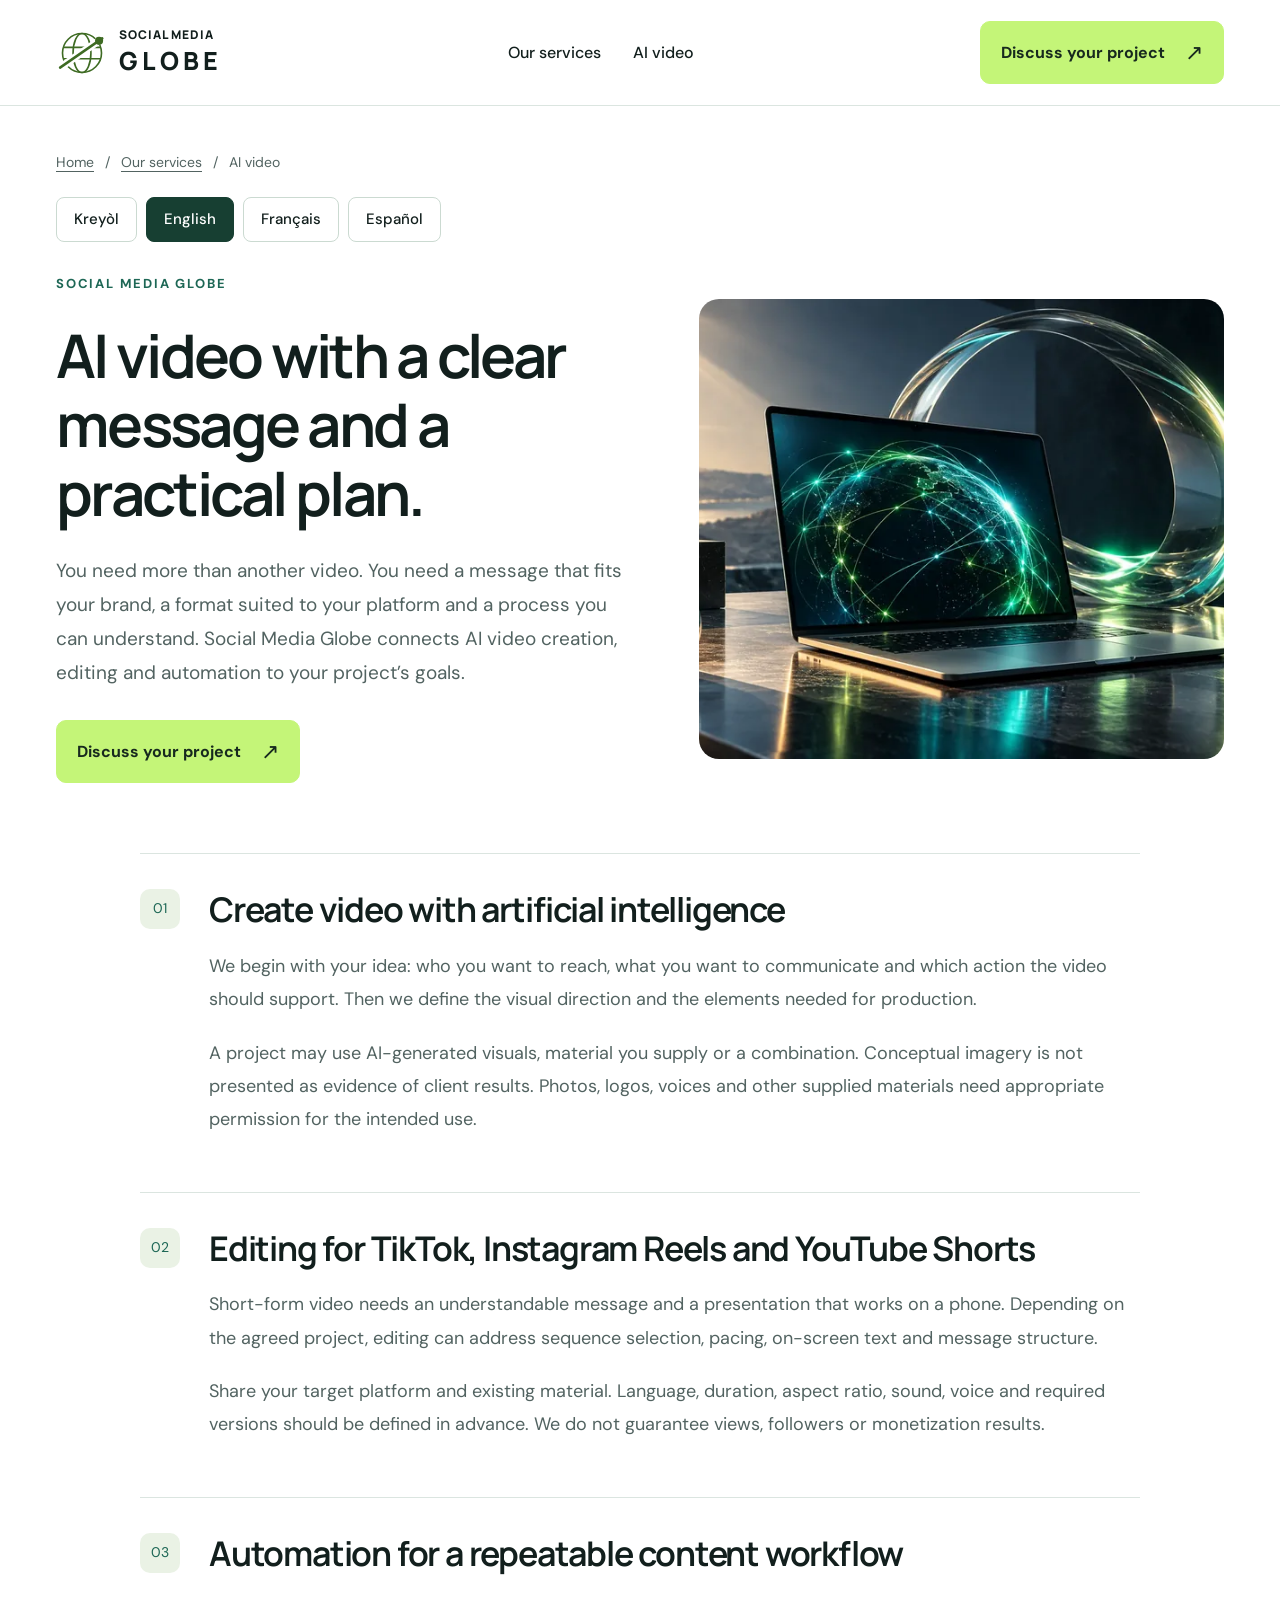
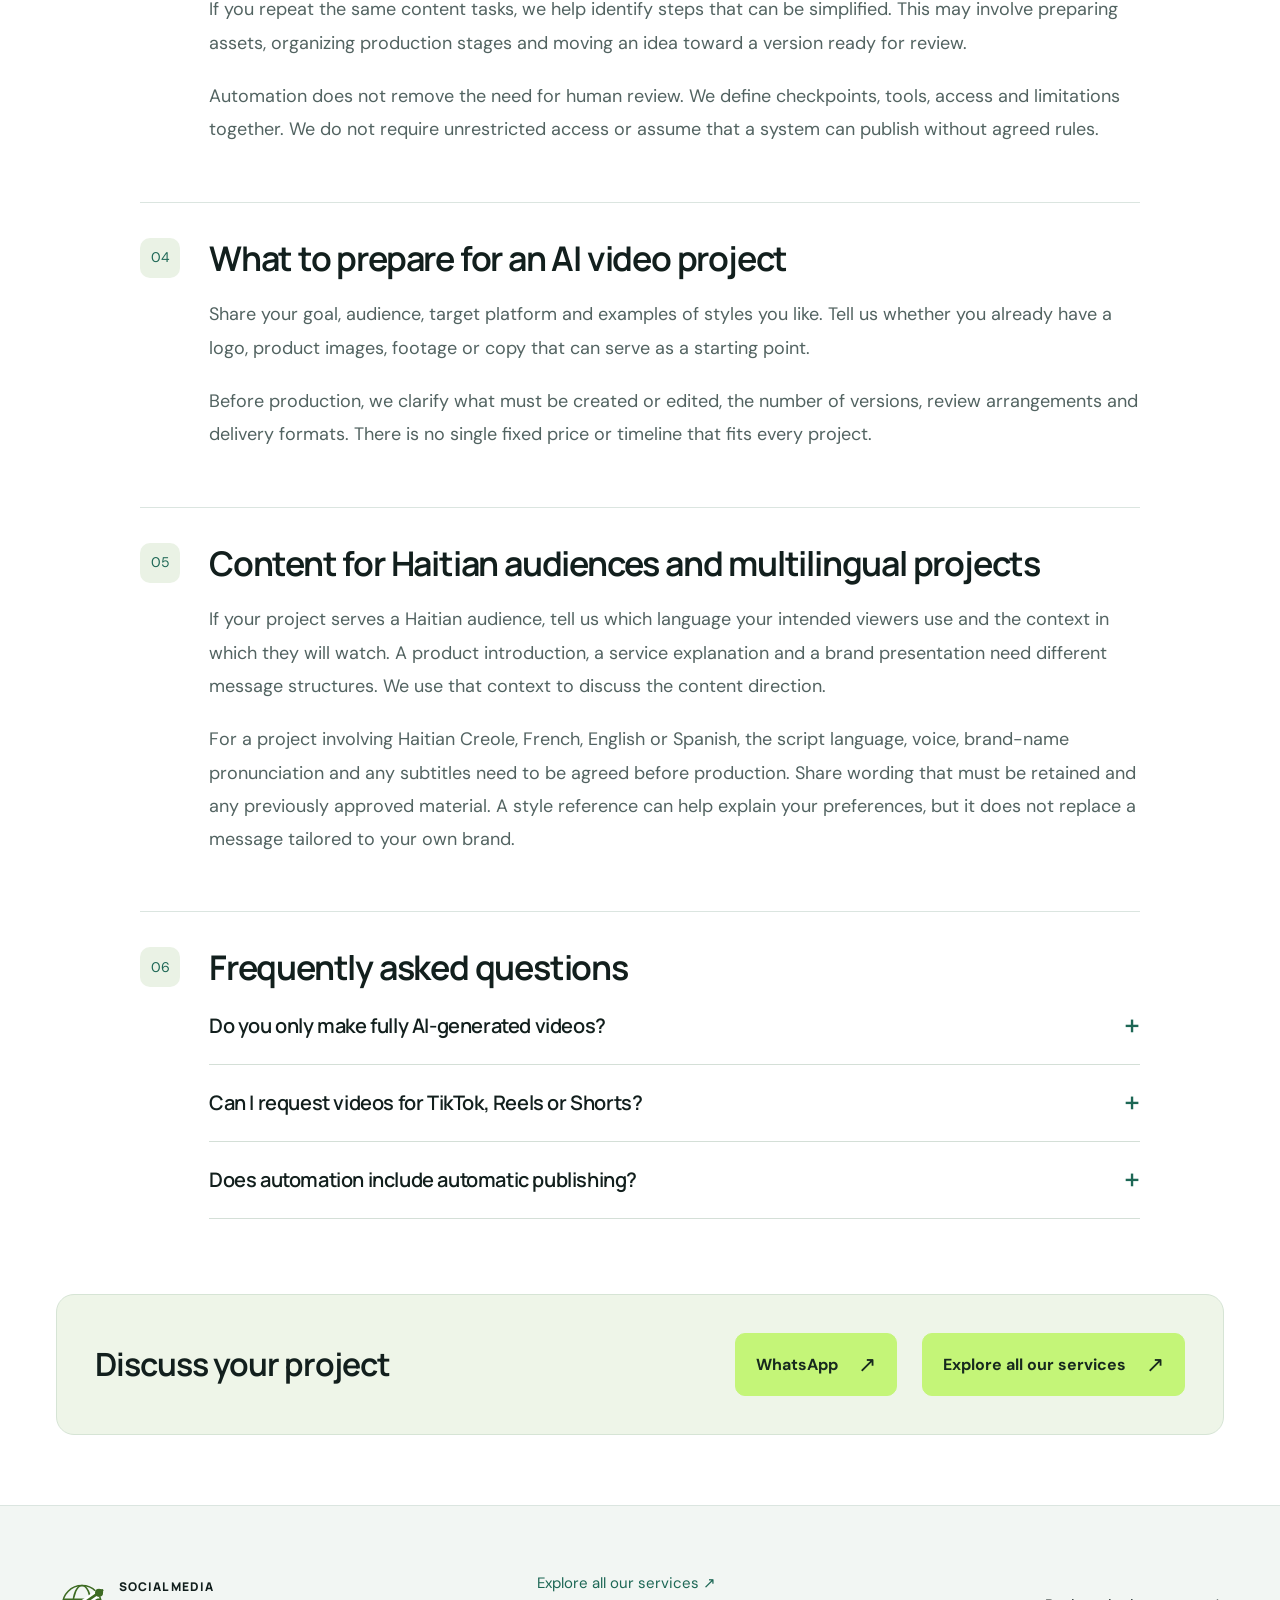
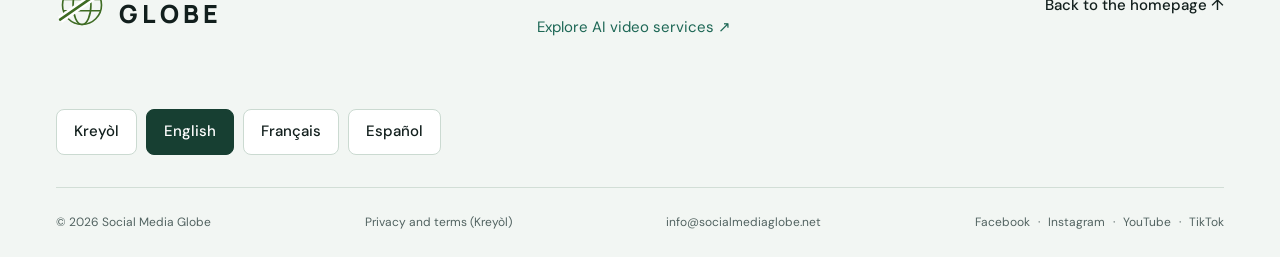
==== commit 0577acb2: "Unify lime buttons and restore Pale nou de sa service labels" ====
--- a/ai-video/en/index.html
+++ b/ai-video/en/index.html
@@ -78,7 +78,7 @@
     />
     <link rel="icon" type="image/svg+xml" href="/logo/favicon-source.svg" />
 
-    <script src="/assets/site.min.js?v=20261018-seo" defer></script>
+    <script src="/assets/site.min.js?v=20261018-buttons" defer></script>
     <script type="application/ld+json">
       {
         "@context": "https://schema.org",
@@ -182,7 +182,7 @@
       type="font/woff2"
       crossorigin
     />
-    <link rel="stylesheet" href="/assets/site.min.css?v=20261018-seo" />
+    <link rel="stylesheet" href="/assets/site.min.css?v=20261018-buttons" />
   </head>
   <body id="top">
     <a class="skip" href="#main">Skip to content</a>
--- a/assets/site.min.css
+++ b/assets/site.min.css
@@ -1 +1 @@
-@font-face{font-family:DM Sans;font-style:normal;font-weight:400 700;font-display:swap;src:url(/assets/fonts/dm-sans-latin-ext.woff2) format("woff2");unicode-range:U+0100-02BA,U+02BD-02C5,U+02C7-02CC,U+02CE-02D7,U+02DD-02FF,U+0304,U+0308,U+0329,U+1D00-1DBF,U+1E00-1E9F,U+1EF2-1EFF,U+2020,U+20A0-20AB,U+20AD-20C4,U+2113,U+2C60-2C7F,U+A720-A7FF}@font-face{font-family:DM Sans;font-style:normal;font-weight:400 700;font-display:swap;src:url(/assets/fonts/dm-sans-latin.woff2) format("woff2");unicode-range:U+0000-00FF,U+0131,U+0152-0153,U+02BB-02BC,U+02C6,U+02DA,U+02DC,U+0304,U+0308,U+0329,U+2000-206F,U+20AC,U+2122,U+2191,U+2193,U+2212,U+2215,U+FEFF,U+FFFD}@font-face{font-family:Manrope;font-style:normal;font-weight:400 800;font-display:swap;src:url(/assets/fonts/manrope-latin-ext.woff2) format("woff2");unicode-range:U+0100-02BA,U+02BD-02C5,U+02C7-02CC,U+02CE-02D7,U+02DD-02FF,U+0304,U+0308,U+0329,U+1D00-1DBF,U+1E00-1E9F,U+1EF2-1EFF,U+2020,U+20A0-20AB,U+20AD-20C4,U+2113,U+2C60-2C7F,U+A720-A7FF}@font-face{font-family:Manrope;font-style:normal;font-weight:400 800;font-display:swap;src:url(/assets/fonts/manrope-latin.woff2) format("woff2");unicode-range:U+0000-00FF,U+0131,U+0152-0153,U+02BB-02BC,U+02C6,U+02DA,U+02DC,U+0304,U+0308,U+0329,U+2000-206F,U+20AC,U+2122,U+2191,U+2193,U+2212,U+2215,U+FEFF,U+FFFD}:root{color-scheme:light;--ink: #121f1d;--muted: #526361;--green: #1d6755;--lime: #c4f578;--line: #dbe5e0;--soft: #f2f6f3;--bg: #fff;--text: var(--ink)}*{box-sizing:border-box}html{scroll-behavior:smooth;scroll-padding-top:125px}body{margin:0;background:#fff;color:var(--ink);font:18px/1.7 DM Sans,Arial,sans-serif}button,input,select,textarea{font:inherit}button,a,input,select,textarea{-webkit-tap-highlight-color:transparent}button{cursor:pointer}a{color:inherit;text-decoration:none}a:focus-visible,button:focus-visible,input:focus-visible,select:focus-visible,textarea:focus-visible,summary:focus-visible{outline:3px solid var(--green);outline-offset:5px}::selection{background:var(--lime);color:var(--ink)}img{display:block;max-width:100%}.wrap{width:min(1360px,calc(100% - 112px));margin-inline:auto}h1,h2,h3{font-family:Manrope,Arial,sans-serif;margin:0;font-weight:650;line-height:1.12;letter-spacing:-1.6px}p{margin:0}em{font-style:normal;color:var(--green)}.eyebrow{font-size:13px;letter-spacing:1.8px;font-weight:700;line-height:1.6;color:var(--green);margin-bottom:26px;display:flex;align-items:center;gap:10px}.status-dot{width:8px;height:8px;background:var(--green);border-radius:100%;box-shadow:0 0 0 5px #e5f2e6}.header{position:sticky;top:0;z-index:30;background:#ffffffed;backdrop-filter:blur(18px);border-bottom:1px solid var(--line)}.nav{min-height:105px;display:flex;align-items:center;justify-content:space-between;gap:30px}.brand{display:flex;align-items:center;gap:11px;font-size:12px;font-weight:800;letter-spacing:1px;font-family:Manrope,sans-serif;line-height:1.4;flex-shrink:0}.brand img{width:52px;height:52px}.brand-second{display:block;font-size:25px;letter-spacing:4px}.nav nav{display:flex;gap:32px;font-size:16px;font-weight:500}.nav nav a{position:relative;padding-block:14px}.nav nav a:after{content:"";position:absolute;left:0;bottom:6px;height:2px;background:var(--green);width:0;transition:width .25s}.nav nav a:hover:after,.nav nav a.current:after{width:100%}.button{display:inline-flex;align-items:center;justify-content:center;gap:24px;min-height:60px;padding:17px 25px;border-radius:10px;font-size:17px;font-weight:700;line-height:1.45;border:1px solid transparent;transition:transform .2s,background .2s,box-shadow .2s}.button span{font-size:22px;font-weight:500}.button:hover{transform:translateY(-3px);box-shadow:0 8px 24px #1d675516}.primary{background:var(--lime);color:#17291e}.primary:hover{background:#b7ee64}.secondary{background:#fff;border-color:#bdcbc3;color:var(--ink)}.secondary:hover{background:var(--soft)}.nav-button{font-size:15px;min-height:54px;padding:14px 20px;gap:16px}.menu-toggle{display:none}.scroll-progress{position:fixed;left:0;top:0;width:100%;height:3px;background:var(--green);z-index:50;transform:scaleX(0);transform-origin:left}.hero{display:grid;grid-template-columns:1fr 1fr;align-items:center;gap:58px;min-height:760px;padding-top:74px;padding-bottom:80px}.hero h1{font-size:clamp(56px,5.6vw,86px);letter-spacing:-4.5px;line-height:1.06}.hero-description{font-size:20px;line-height:1.75;color:var(--muted);max-width:540px;margin-top:28px}.actions{display:flex;gap:14px;flex-wrap:wrap;margin-top:32px}.hero-note{display:flex;align-items:center;gap:13px;font-size:15px;color:var(--muted);margin-top:32px;max-width:480px}.mini-orbit{font-size:30px;line-height:1;color:var(--green)}.hero-visual{position:relative;min-width:0;margin-left:0;margin-top:8px}.hero-photo{width:100%;height:580px;object-fit:cover;border-radius:24px;background:#102125;box-shadow:0 24px 60px #18392b15}.hero-visual:before{content:"";position:absolute;inset:-20px 22px 20px -20px;background:var(--soft);z-index:-1;border-radius:32px}.visual-caption{position:absolute;bottom:30px;left:28px;right:28px;color:#fff;display:flex;align-items:center;gap:16px;padding:20px;background:#102520b3;backdrop-filter:blur(14px);border:1px solid #ffffff30;border-radius:15px}.caption-orbit{width:52px;height:52px;background:var(--lime);border-radius:50%;display:flex;align-items:center;justify-content:center;font-size:30px;color:var(--ink);flex-shrink:0}.visual-caption div>span{display:block;font-size:11px;letter-spacing:2px;color:#dae6df}.visual-caption strong{font:600 25px/1.4 Manrope,sans-serif}.floating-chip{position:absolute;display:flex;align-items:center;gap:10px;box-shadow:0 12px 40px #0c28242b;background:#fff;border:1px solid var(--line);border-radius:12px;padding:12px 17px;font-size:14px;font-weight:600;transition:transform .3s}.floating-chip:hover{transform:translateY(-5px)}.chip-one{left:-35px;top:56px;animation:float 7s ease-in-out infinite}.chip-two{right:-20px;top:178px;animation:float 8s ease-in-out infinite reverse}.chip-icon{width:30px;height:30px;display:grid;place-items:center;color:var(--green);font-size:23px;background:#ecf7df;border-radius:7px}.image-index{position:absolute;right:18px;top:18px;font-size:9px;letter-spacing:2px;color:#d5e3d8;writing-mode:vertical-rl}.vision-strip{border-block:1px solid var(--line);background:var(--soft);padding:33px 0}.vision-strip .wrap{display:flex;align-items:center;justify-content:space-between;gap:30px}.vision-strip p{line-height:1.5;font-size:18px}.vision-strip p strong{font-family:Manrope,sans-serif;font-size:21px;font-weight:650}.vision-strip .wrap>div{font-size:16px;display:flex;align-items:center;gap:14px}.vision-strip .wrap>div span{font-size:12px;display:grid;place-items:center;border:1px solid #b8cec1;border-radius:50%;width:34px;height:34px;color:var(--green);flex-shrink:0}.section{padding-block:112px}h2{font-size:clamp(38px,3.7vw,58px);letter-spacing:-2.7px;line-height:1.15}.section-heading{display:grid;grid-template-columns:1.4fr 1fr;align-items:end;gap:80px;margin-bottom:40px}.section-heading>p{font-size:18px;color:var(--muted);max-width:450px}.filters{display:flex;gap:12px;flex-wrap:wrap;margin:42px 0 28px}.filter{background:#fff;border:1px solid var(--line);border-radius:30px;padding:12px 20px;min-height:50px;font-size:15px;font-weight:500;color:var(--muted);display:flex;align-items:center;gap:12px;transition:background .2s,color .2s}.filter.active{background:var(--ink);border-color:var(--ink);color:#fff}.filter span{font-size:11px;opacity:.7}.filter:hover{border-color:var(--green)}.services{display:grid;grid-template-columns:repeat(2,1fr);gap:20px}.service{position:relative;border:1px solid var(--line);border-radius:18px;padding:30px 32px 26px;background:#fff;transition:background .25s,border-color .25s,box-shadow .25s,transform .25s;display:grid;grid-template-columns:64px 1fr;column-gap:22px;align-content:start}.service:hover{transform:translateY(-4px);border-color:#90b5a1;box-shadow:0 15px 40px #204d3b09;background:#fcfefb}.service[hidden]{display:none}.service-top{grid-row:1/5;position:relative}.service-top svg{color:var(--green);background:#eef5ed;border-radius:14px;padding:13px;width:64px;height:64px}.service-top>span{display:block;font-size:12px;color:#73857b;text-align:center;margin-top:12px}.service-category{font-size:12px;font-weight:500;letter-spacing:.2px;color:var(--green);margin:0 0 7px}.service h3{font-size:25px;letter-spacing:-.8px;line-height:1.25;margin-bottom:14px}.service>p:not(.service-category){font-size:16px;line-height:1.75;color:var(--muted);margin-bottom:22px}.service>a{grid-column:2;display:flex;align-items:center;justify-content:space-between;font-weight:600;font-size:15px;min-height:44px;border-top:1px solid var(--line);padding-top:16px;margin-top:auto}.service>a span{font-size:22px;color:var(--green)}.service-note{margin-top:24px;font-size:13px;color:var(--muted);max-width:850px}.approach{background:var(--soft)}.approach-grid{display:grid;grid-template-columns:1fr 1fr;gap:90px;align-items:center}.strategy-image{position:relative;align-self:stretch;min-height:680px}.strategy-image>img{position:absolute;width:100%;height:100%;object-fit:cover;border-radius:22px}.photo-caption{position:absolute;left:24px;right:24px;bottom:24px;padding:22px;display:flex;align-items:center;gap:16px;border-radius:16px;background:#fffffff0;box-shadow:0 12px 35px #173f2912}.photo-caption p{font-size:15px;line-height:1.5}.photo-caption strong{font-size:20px;font-weight:600}.intro{font-size:19px;line-height:1.8;color:var(--muted);margin-top:25px}.steps{list-style:none;padding:0;margin:32px 0}.steps li{display:flex;gap:20px;border-top:1px solid #d2dfd4;padding:24px 0}.steps li>span{font-size:13px;font-weight:600;color:var(--green);padding-top:5px}.steps h3{font-size:23px;letter-spacing:-.6px;margin-bottom:10px}.steps p{font-size:16px;color:var(--muted);line-height:1.8}.social-grid{display:grid;grid-template-columns:repeat(4,1fr);gap:18px}.social-card{border:1px solid var(--line);border-radius:18px;padding:26px 25px;position:relative;overflow:hidden;transition:transform .25s,box-shadow .25s;display:flex;flex-direction:column;background:#f9fbff}.social-card:hover{transform:translateY(-7px);box-shadow:0 18px 40px #122e2412}.social-top{display:flex;align-items:center;justify-content:space-between;margin-bottom:34px}.social-symbol{font:700 30px Arial,sans-serif;background:#fff;width:55px;height:55px;border-radius:16px;display:grid;place-items:center;box-shadow:0 4px 14px #173b2110}.social-arrow{font-size:27px;color:#465b51}.social-card h3{font-size:27px;letter-spacing:-.8px;margin-bottom:16px}.social-description{font-size:16px;color:var(--muted);margin-bottom:18px;flex:1}.social-handle{font-size:12px;color:var(--muted);overflow-wrap:anywhere;letter-spacing:.1px}.social-follow{border-top:1px solid #d5dfdc;margin-top:22px;padding-top:18px;display:flex;justify-content:space-between;align-items:center;font-size:14px;font-weight:600;gap:10px}.facebook{background:#edf4ff}.facebook .social-symbol{color:#0866ff}.instagram{background:#fff1f3}.instagram .social-symbol{color:#c02a69}.youtube{background:#fff3ef}.youtube .social-symbol{color:#d42a22}.tiktok{background:#edf8f7}.tiktok .social-symbol{color:#123e42}.faq-section{background:#fafbf8;border-block:1px solid var(--line)}.faq-grid{display:grid;grid-template-columns:.9fr 1.1fr;gap:90px}.faq-list details{border-bottom:1px solid #d4dfd7}.faq-list summary{list-style:none;cursor:pointer;padding:23px 0;display:flex;justify-content:space-between;gap:30px;font:600 20px/1.5 Manrope,sans-serif;letter-spacing:-.4px}.faq-list summary::-webkit-details-marker{display:none}.faq-list summary span{font-size:28px;color:var(--green);line-height:1;transition:transform .2s}.faq-list details[open] summary span{transform:rotate(45deg)}.faq-list details>p{font-size:17px;color:var(--muted);padding:0 30px 26px 0}.contact{background:#fff}.contact-grid{display:grid;grid-template-columns:1fr 1fr;gap:90px;align-items:start}.contact-copy{padding-top:24px}.contact-copy .intro{max-width:470px}.direct-whatsapp{margin-top:32px}.contact-links{display:flex;flex-direction:column;gap:26px;margin-top:38px}.contact-links a{display:flex;flex-direction:column;gap:5px;align-items:flex-start}.contact-links span{font-size:12px;font-weight:600;letter-spacing:1.7px;color:var(--green)}.contact-links strong{font-size:21px;font-weight:500;overflow-wrap:anywhere;max-width:100%}.contact-links a:hover{color:var(--green)}.contact-small{font-size:15px;color:var(--muted);margin-top:40px;line-height:1.8}form{background:var(--soft);padding:38px;border-radius:22px;border:1px solid var(--line)}form h3{font-size:26px;letter-spacing:-.8px;margin-bottom:28px}.form-row{display:grid;grid-template-columns:1fr 1fr;gap:18px}label{display:block;font-size:15px;font-weight:500;color:#293c33;margin-bottom:22px}input,textarea,select{display:block;width:100%;min-width:0;min-height:55px;border:1px solid #c9d5cc;border-radius:9px;background:#fff;color:var(--ink);padding:14px;font:400 16px/1.5 DM Sans,sans-serif;margin-top:9px;transition:border-color .2s}input:hover,select:hover,textarea:hover{border-color:#739783}textarea{resize:vertical;min-height:140px}input::placeholder,textarea::placeholder{color:#6a7970}.form-note{font-size:13px;line-height:1.8;color:var(--muted);margin-bottom:22px}form .button{width:100%;justify-content:space-between;font-size:16px}.form-status{font-size:15px;color:var(--green);margin-top:17px}.form-status:empty{display:none}.email-fallback{display:inline-block;font-size:14px;color:var(--green);margin-top:20px;text-decoration:underline;text-underline-offset:4px}footer{border-top:1px solid var(--line);padding:55px 0 25px;background:var(--soft)}.footer-top{display:flex;justify-content:space-between;align-items:center;gap:35px;padding-bottom:40px}.footer-top p{font-size:16px;line-height:1.7;color:var(--muted)}.footer-top>a:last-child{font-size:15px;font-weight:500}.footer-bottom{display:flex;justify-content:space-between;gap:20px;flex-wrap:wrap;border-top:1px solid #d2ded6;padding-top:24px;font-size:12px;color:var(--muted)}.footer-social{display:flex;gap:8px;flex-wrap:wrap}.skip{position:fixed;top:-200px;left:20px;z-index:100;background:var(--lime);padding:15px}.skip:focus{top:10px}.sr-only{position:absolute;width:1px;height:1px;overflow:hidden;clip-path:inset(50%);white-space:nowrap}.mobile-contact{display:none}.policy{max-width:850px}.policy h1{font-size:62px;margin-bottom:40px}.policy h2{font-size:32px;margin:38px 0 18px;letter-spacing:-1px}.policy p{margin-bottom:20px;color:var(--muted)}.policy a:not(.button){color:var(--green);text-decoration:underline}.policy .button{margin-top:24px}.reveal-in{animation:reveal .7s both}@keyframes reveal{0%{opacity:.35;transform:translateY(22px)}to{opacity:1;transform:translateY(0)}}@keyframes float{0%,to{translate:0 0}50%{translate:0 -10px}}@media(min-width:1700px){.hero{min-height:850px}.hero-photo{height:630px}}@media(max-width:1200px){.wrap{width:calc(100% - 72px)}.nav{gap:20px}.nav nav{gap:22px;font-size:15px}.nav-button{font-size:14px;gap:12px;padding-inline:17px}.hero{gap:35px;padding-top:60px}.hero h1{font-size:65px;letter-spacing:-3.5px}.hero-description{font-size:18px}.hero-photo{height:570px}.chip-one{left:-18px}.chip-two{right:-12px;font-size:12px}.actions .button{font-size:15px;gap:15px;padding-inline:20px}.approach-grid,.contact-grid,.faq-grid,.section-heading{gap:55px}.service{padding:25px;grid-template-columns:50px 1fr;gap:15px}.service-top svg{width:50px;height:50px;padding:10px}.service h3{font-size:23px}.social-card{padding:22px 19px}.social-card h3{font-size:24px}.social-handle{font-size:11px}.social-follow{font-size:12px}.vision-strip .wrap{gap:18px}.vision-strip .wrap>div{font-size:14px;gap:9px}.vision-strip p{font-size:16px}.vision-strip p strong{font-size:18px}.form-row{grid-template-columns:1fr;gap:0}form{padding:30px}}@media(max-width:980px){.nav nav{display:none;order:4;flex-basis:100%;flex-direction:column;gap:0;padding:0 0 20px}.nav nav.open{display:flex}.nav{flex-wrap:wrap;min-height:92px}.nav-button{margin-left:auto}.menu-toggle{background:#fff;border:1px solid var(--line);border-radius:9px;min-width:48px;min-height:48px;display:flex;flex-direction:column;gap:6px;justify-content:center;align-items:center;order:3}.menu-toggle span{height:2px;width:20px;background:var(--ink);transition:transform .2s}.menu-toggle[aria-expanded=true] span:first-child{transform:translateY(4px) rotate(45deg)}.menu-toggle[aria-expanded=true] span:last-child{transform:translateY(-4px) rotate(-45deg)}.hero{min-height:0;gap:35px}.hero h1{font-size:58px;letter-spacing:-3px}.hero-photo{height:540px}.hero-description{font-size:18px}.eyebrow{font-size:11px;letter-spacing:1px}.hero-note{font-size:13px}.floating-chip{font-size:11px;padding:9px 11px}.visual-caption{left:18px;right:18px;bottom:18px;padding:15px;gap:12px}.visual-caption strong{font-size:21px}.caption-orbit{width:42px;height:42px;font-size:24px}.vision-strip .wrap{display:grid;grid-template-columns:1fr 1fr;gap:25px}.vision-strip .wrap>div{font-size:16px}.section{padding-block:80px}.section-heading{grid-template-columns:1fr;gap:25px}.section-heading>p{max-width:650px}.approach-grid{gap:40px}.approach h2{font-size:40px}.intro{font-size:17px}.steps h3{font-size:20px}.steps p{font-size:15px}.strategy-image{min-height:670px}.photo-caption{left:15px;right:15px;padding:16px}.photo-caption p{font-size:12px}.photo-caption strong{font-size:15px}.social-grid{grid-template-columns:repeat(2,1fr)}.social-card{padding:28px}.social-card h3{font-size:28px}.social-follow{font-size:15px}.social-handle{font-size:13px}.faq-grid{grid-template-columns:1fr;gap:35px}.contact-grid{gap:35px}.contact h2{font-size:42px}.contact-links strong{font-size:18px}.direct-whatsapp{font-size:14px;padding-inline:18px;gap:15px}.footer-top{flex-wrap:wrap}.footer-bottom{font-size:12px}}@media(max-width:700px){html{scroll-padding-top:105px}.wrap{width:calc(100% - 40px)}body{font-size:17px}.header .wrap{width:calc(100% - 32px)}.nav{min-height:84px;gap:14px}.brand{font-size:10px;gap:8px}.brand img{width:43px;height:43px}.brand-second{font-size:20px;letter-spacing:3px}.nav-button{display:none}.menu-toggle{margin-left:auto;min-width:48px;min-height:48px}.nav nav{font-size:18px;padding:0 5px 20px}.nav nav a{padding-block:12px}.hero{grid-template-columns:1fr;gap:46px;padding-top:44px;padding-bottom:46px}.hero h1{font-size:clamp(46px,11vw,70px);line-height:1.09;letter-spacing:-2.8px}.eyebrow{font-size:11px;letter-spacing:1.1px;margin-bottom:22px}.hero-description{font-size:18px;margin-top:24px;max-width:520px}.actions{margin-top:28px;display:grid;grid-template-columns:1fr}.actions .button{width:100%;font-size:17px;justify-content:space-between;min-height:58px}.hero-note{font-size:14px;margin-top:24px;gap:12px}.hero-visual{margin:0 4px}.hero-photo{height:390px;border-radius:18px}.hero-visual:before{inset:-12px 14px 12px -10px;border-radius:22px}.chip-one{top:30px;left:-8px;font-size:12px}.chip-two{top:110px;right:-8px;font-size:12px}.visual-caption strong{font-size:24px}.visual-caption div>span{font-size:10px}.image-index{font-size:8px;right:12px}.vision-strip{padding:28px 0}.vision-strip .wrap{grid-template-columns:1fr;gap:20px}.vision-strip p{font-size:18px;line-height:1.5;padding-bottom:8px}.vision-strip p br{display:none}.vision-strip p strong{font-size:18px}.vision-strip .wrap>div{font-size:16px;gap:14px}.vision-strip .wrap>div span{width:30px;height:30px}.section{padding-block:66px}h2{font-size:clamp(34px,8.5vw,46px);line-height:1.16;letter-spacing:-1.8px}.section-heading{margin-bottom:30px;gap:22px}.section-heading>p{font-size:17px;line-height:1.8}.filters{gap:10px;margin-top:30px}.filter{font-size:13px;padding:10px 14px;gap:8px;min-height:46px}.filter span{font-size:10px}.services{grid-template-columns:1fr;gap:16px}.service{padding:25px 22px 22px;grid-template-columns:48px 1fr;gap:14px}.service-top svg{height:48px;width:48px}.service h3{font-size:23px;line-height:1.3}.service-category{font-size:11px}.service>p:not(.service-category){font-size:16px;line-height:1.8;margin-bottom:15px}.service>a{font-size:15px}.service-note{font-size:13px;line-height:1.8}.approach-grid,.contact-grid{grid-template-columns:1fr;gap:38px}.strategy-image{min-height:360px}.photo-caption{left:18px;right:18px;bottom:18px;padding:18px}.photo-caption p{font-size:14px}.photo-caption strong{font-size:18px}.approach h2{font-size:40px}.intro{font-size:17px}.steps{margin-top:26px}.steps h3{font-size:22px}.steps p{font-size:16px}.approach-copy>.button{font-size:16px;width:100%;justify-content:space-between;gap:15px}.social-grid{gap:14px}.social-card{padding:22px 18px;border-radius:15px}.social-top{margin-bottom:24px}.social-symbol{width:47px;height:47px;font-size:27px;border-radius:13px}.social-arrow{font-size:24px}.social-card h3{font-size:23px}.social-description{font-size:14px;line-height:1.7}.social-handle{font-size:11px}.social-follow{font-size:12px;padding-top:17px;gap:4px}.faq-grid{gap:25px}.faq-list summary{font-size:18px;padding-block:22px;gap:20px}.faq-list details>p{font-size:16px}.contact h2{font-size:42px}.contact-copy{padding-top:0}.direct-whatsapp{font-size:17px;width:100%;justify-content:space-between;gap:10px}.contact-links{gap:24px;margin-top:30px}.contact-links strong{font-size:20px}.contact-small{margin-top:28px;font-size:14px}form{padding:26px 21px;border-radius:18px}form h3{font-size:25px;line-height:1.3}.form-row{grid-template-columns:1fr}label{font-size:15px}input,textarea,select{font-size:16px}.form-note{font-size:13px}form .button{font-size:16px;padding-inline:16px;gap:12px}.email-fallback{font-size:14px}.footer-top{display:flex;align-items:flex-start;flex-wrap:wrap;gap:28px}.footer-top .brand{font-size:12px}.footer-top .brand-second{font-size:24px}.footer-top p{font-size:15px;flex-basis:100%}.footer-top>a:last-child{font-size:15px}.footer-bottom{display:flex;flex-direction:column;gap:17px;font-size:13px}.footer-social{gap:10px}footer{padding-bottom:110px}.mobile-contact{position:fixed;bottom:16px;left:20px;right:20px;z-index:25;display:flex;justify-content:space-between;align-items:center;min-height:58px;background:var(--ink);color:#fff;padding:16px 22px;border-radius:13px;font-size:16px;font-weight:600;box-shadow:0 8px 30px #152f263b;transition:translate .25s,opacity .25s}.mobile-contact span{color:var(--lime);font-size:22px}.mobile-contact.hide{translate:0 120px;opacity:0;pointer-events:none}.policy h1{font-size:42px;letter-spacing:-2px}.policy h2{font-size:28px}.policy p{font-size:17px}}@media(max-width:370px){.wrap{width:calc(100% - 32px)}.hero h1{font-size:45px}.hero-photo{height:350px}.hero-description{font-size:17px}.floating-chip{font-size:11px}.chip-two{right:-6px}.service{padding:22px 18px;grid-template-columns:1fr}.service-top{grid-row:auto;display:flex;align-items:center;justify-content:space-between}.service-top>span{margin:0}.service>*{grid-column:1!important}.service h3{font-size:24px}.service>p:not(.service-category){font-size:16px}.social-grid{grid-template-columns:1fr}.social-card h3{font-size:28px}.social-description{font-size:17px}.social-handle{font-size:13px}.social-follow{font-size:16px}.contact h2{font-size:36px}.contact-links strong{font-size:18px}form{padding:24px 17px}.filters{gap:8px}.filter{font-size:12px;padding:10px 12px}.mobile-contact{left:16px;right:16px}}@media(prefers-reduced-motion:reduce){html{scroll-behavior:auto}*,*:before,*:after{animation:none!important;transition:none!important}}.service-bullets{grid-column:2;list-style:none;padding:0;display:grid;gap:10px;margin:0 0 22px}.service-bullets li{display:flex;align-items:center;gap:10px;font-size:15px;font-weight:500;line-height:1.5;color:#284c3b}.point-check{width:23px;height:23px;background:#eaf5e8;border-radius:50%;display:grid;place-items:center;flex-shrink:0}.point-check svg{width:15px;height:15px;stroke:#367c52;stroke-width:2}.service-top svg{stroke-width:1.65}.brand-icon{display:block;width:30px;height:30px}.social-symbol{width:60px;height:60px;border-radius:17px}.service>p:not(.service-category){margin-bottom:18px}.vision-strip .wrap>div span{background:#e5efdc;color:#2f6249;border-color:#cadfbd;font-weight:700}.steps li>span{display:grid;place-items:center;flex-shrink:0;border-radius:12px;background:#e2efda;width:43px;height:43px;padding:0;margin-top:1px;font-size:14px}.steps li{gap:18px}.hero-note .mini-orbit{background:#edf5e7;border-radius:50%;width:40px;height:40px;display:grid;place-items:center;flex-shrink:0}.brand-icon{transition:transform .25s}.social-card:hover .brand-icon{transform:scale(1.08)}@media(max-width:700px){.service-bullets li{font-size:15px}.service-bullets{gap:11px}.social-symbol{width:52px;height:52px}.brand-icon{width:29px;height:29px}}.platform-stack{display:flex;flex-direction:column;align-items:center;gap:9px}.platform-badge{display:grid;place-items:center;width:64px;height:64px;background:#fff;border:1px solid #dde7df;border-radius:15px;box-shadow:0 4px 12px #16453108}.service-top .service-platform-logo{display:block;width:38px;height:38px;stroke:none;fill:currentColor;padding:0;border-radius:0;background:none}.multi-platform .platform-badge{width:44px;height:44px;border-radius:12px}.service-top .multi-platform .service-platform-logo{width:26px;height:26px}.service:hover .platform-badge{border-color:#afc8b8}@media(max-width:1200px){.platform-badge{width:50px;height:50px;border-radius:13px}.service-top .service-platform-logo{width:32px;height:32px}.multi-platform .platform-badge{width:38px;height:38px}.service-top .multi-platform .service-platform-logo{width:24px;height:24px}}@media(max-width:700px){.platform-badge{width:48px;height:48px}.service-top .service-platform-logo{width:30px;height:30px}}@media(max-width:370px){.platform-stack{flex-direction:row}.multi-platform .platform-badge{width:42px;height:42px}.service-top .multi-platform .service-platform-logo{width:26px;height:26px}}.filter span{opacity:1;color:#526361}.filter.active span{color:#e2ece4}.service-top>span{color:#52685c}.service>a.service-cta{background:#1d6755;color:#fff;border:1px solid #1d6755;border-radius:10px;padding:13px 17px;min-height:56px;gap:12px;justify-content:flex-start;transition:background .2s,transform .2s}.service>a.service-cta:hover{background:#134b3e;transform:translateY(-2px)}.service>a.service-cta .whatsapp-icon{width:21px;height:21px;flex-shrink:0;fill:currentColor;stroke:none}.service>a.service-cta .service-cta-label{font-size:15px;line-height:1.5;font-weight:600;color:inherit}.service>a.service-cta .service-cta-arrow{font-size:22px;color:#c4f578;margin-left:auto;flex-shrink:0}.service.ai-service{grid-column:1/-1;background:#f2f8ec;border-color:#c8dcc0}.ai-service>p:not(.service-category){max-width:830px}.ai-service .service-bullets{display:flex;flex-wrap:wrap;gap:15px 28px}.ai-service>a.service-cta{max-width:390px;width:100%}@media(max-width:700px){.ai-service .service-bullets{display:grid;gap:12px}.service>a.service-cta{padding:12px;gap:9px}.service>a.service-cta .service-cta-label{font-size:14px}.ai-service>a.service-cta{max-width:100%}}.language-links{display:flex;flex-wrap:wrap;gap:9px;margin:20px 0 32px}.language-links a{display:inline-flex;align-items:center;justify-content:center;min-height:44px;padding:9px 17px;border:1px solid #cbdad1;border-radius:8px;font-size:15px;font-weight:500;background:#fff}.language-links a[aria-current=page]{background:#173f32;color:#fff;border-color:#173f32}.language-links a:hover{border-color:#1d6755}.guide-breadcrumb{display:flex;flex-wrap:wrap;align-items:center;gap:11px;font-size:14px;color:var(--muted);margin-bottom:22px}.guide-breadcrumb a{text-decoration:underline;text-underline-offset:4px}.guide-hero{padding-top:45px;padding-bottom:65px;max-width:1100px}.guide-hero h1,.ai-page-hero h1{font-size:clamp(40px,4.7vw,67px);letter-spacing:-2.7px;line-height:1.15;max-width:1000px}.guide-intro{display:grid;grid-template-columns:1fr 1fr;gap:35px;margin:30px 0}.guide-intro p,.guide-service>p,.ai-editorial-section p{font-size:18px;line-height:1.85;color:var(--muted);margin:20px 0}.guide-content{display:grid;grid-template-columns:300px minmax(0,1fr);gap:80px;padding-bottom:70px}.guide-toc{align-self:start;position:sticky;top:130px;border:1px solid var(--line);background:#f5f8f4;border-radius:15px;padding:22px}.guide-toc h2{font-size:21px;line-height:1.4;letter-spacing:-.6px;margin-bottom:17px}.guide-toc nav{display:grid;gap:2px}.guide-toc a{font-size:14px;line-height:1.6;padding:11px 0;border-top:1px solid var(--line);display:flex;justify-content:space-between;gap:10px}.guide-toc a span{color:var(--green);flex-shrink:0}.guide-service{border-top:1px solid var(--line);padding:36px 0;scroll-margin-top:130px}.guide-service h2,.ai-editorial-section h2{font-size:34px;line-height:1.2;letter-spacing:-1.2px}.guide-service h3{font-size:25px;margin-top:30px}.guide-service .eyebrow{margin-bottom:16px}.guide-contact,.service-guide-link a{display:inline-flex;align-items:center;min-height:44px;font-size:16px;font-weight:600;color:var(--green)}.guide-service .button{margin-top:12px}.service-guide-link{margin:0 0 24px}.guide-cta{padding:38px;border:1px solid #d6e4d5;border-radius:18px;background:#eef5e8;margin-bottom:70px;display:flex;align-items:center;gap:25px;flex-wrap:wrap}.guide-cta h2{font-size:32px;letter-spacing:-1px;flex:1;min-width:220px}.guide-cta>a:not(.button){font-size:16px;overflow-wrap:anywhere}.ai-page-hero{padding-block:45px 70px}.ai-page-grid{display:grid;grid-template-columns:1.1fr 1fr;align-items:center;gap:65px}.ai-page-grid>img{width:100%;height:460px;object-fit:cover;border-radius:20px}.ai-page-grid .intro{margin-bottom:30px;font-size:19px}.ai-editorial{max-width:1000px;padding-bottom:40px}.ai-editorial-section{display:grid;grid-template-columns:44px minmax(0,1fr);gap:25px;padding:35px 0;border-top:1px solid var(--line)}.ai-editorial-section>span{display:grid;place-items:center;width:40px;height:40px;border-radius:10px;background:#eaf2e5;color:var(--green);font-size:14px}.home-ai{background:#f6f8f3;border-block:1px solid var(--line)}.ai-points{padding:0;list-style:none;margin:25px 0 30px;display:grid;gap:12px}.ai-points li{display:flex;align-items:flex-start;gap:12px;font-size:17px}.ai-points li:before{content:"\2713";color:var(--green);font-weight:700;background:#e0efd5;width:25px;height:25px;line-height:25px;border-radius:50%;text-align:center;flex-shrink:0}.seo-footer-links{border-top:1px solid var(--line);padding-top:25px}.seo-footer-links>a{display:inline-flex;min-height:44px;align-items:center;font-size:15px;font-weight:500;color:var(--green);margin-right:30px}.seo-footer-links>p{margin-top:15px;font-size:14px;color:var(--muted)}.seo-footer-links .language-links{margin-top:12px}.text-link{display:inline-flex;align-items:center;min-height:44px;font-size:15px;color:var(--green)}@media(max-width:1100px){.guide-content{grid-template-columns:260px minmax(0,1fr);gap:40px}.ai-page-grid{gap:35px}.ai-page-hero h1{font-size:46px}.ai-page-grid>img{height:440px}}@media(max-width:800px){.guide-content,.guide-intro,.ai-page-grid{grid-template-columns:1fr;gap:28px}.guide-toc{position:static}.guide-content{padding-bottom:30px}.guide-hero{padding-top:32px;padding-bottom:40px}.guide-hero h1,.ai-page-hero h1{font-size:42px;letter-spacing:-1.7px}.guide-service h2,.ai-editorial-section h2{font-size:30px}.guide-intro p,.guide-service>p,.ai-editorial-section p{font-size:17px}.guide-intro{gap:0}.guide-intro p{margin:12px 0}.ai-page-hero{padding-block:30px 45px}.ai-page-grid>img{height:330px}.ai-page-grid .intro{font-size:18px}.ai-editorial-section{grid-template-columns:1fr;gap:20px}.guide-cta{padding:25px;margin-bottom:50px;gap:20px;display:block}.guide-cta h2{margin-bottom:22px}.guide-cta .button{margin:0 0 14px;display:flex;font-size:16px}.guide-cta>a:not(.button){display:block}.home-ai .ai-page-grid>img{height:310px}.language-links a{font-size:14px;padding-inline:14px}.guide-breadcrumb{font-size:13px}.ai-points li{font-size:16px}.guide-service .button{font-size:16px;width:100%;justify-content:space-between}.seo-footer-links>a{font-size:15px;margin-right:10px;min-height:48px}}@media(max-width:370px){.guide-hero h1,.ai-page-hero h1{font-size:36px}.guide-service h2,.ai-editorial-section h2{font-size:27px}.language-links a{font-size:13px;padding:9px 11px}}
+@font-face{font-family:DM Sans;font-style:normal;font-weight:400 700;font-display:swap;src:url(/assets/fonts/dm-sans-latin-ext.woff2) format("woff2");unicode-range:U+0100-02BA,U+02BD-02C5,U+02C7-02CC,U+02CE-02D7,U+02DD-02FF,U+0304,U+0308,U+0329,U+1D00-1DBF,U+1E00-1E9F,U+1EF2-1EFF,U+2020,U+20A0-20AB,U+20AD-20C4,U+2113,U+2C60-2C7F,U+A720-A7FF}@font-face{font-family:DM Sans;font-style:normal;font-weight:400 700;font-display:swap;src:url(/assets/fonts/dm-sans-latin.woff2) format("woff2");unicode-range:U+0000-00FF,U+0131,U+0152-0153,U+02BB-02BC,U+02C6,U+02DA,U+02DC,U+0304,U+0308,U+0329,U+2000-206F,U+20AC,U+2122,U+2191,U+2193,U+2212,U+2215,U+FEFF,U+FFFD}@font-face{font-family:Manrope;font-style:normal;font-weight:400 800;font-display:swap;src:url(/assets/fonts/manrope-latin-ext.woff2) format("woff2");unicode-range:U+0100-02BA,U+02BD-02C5,U+02C7-02CC,U+02CE-02D7,U+02DD-02FF,U+0304,U+0308,U+0329,U+1D00-1DBF,U+1E00-1E9F,U+1EF2-1EFF,U+2020,U+20A0-20AB,U+20AD-20C4,U+2113,U+2C60-2C7F,U+A720-A7FF}@font-face{font-family:Manrope;font-style:normal;font-weight:400 800;font-display:swap;src:url(/assets/fonts/manrope-latin.woff2) format("woff2");unicode-range:U+0000-00FF,U+0131,U+0152-0153,U+02BB-02BC,U+02C6,U+02DA,U+02DC,U+0304,U+0308,U+0329,U+2000-206F,U+20AC,U+2122,U+2191,U+2193,U+2212,U+2215,U+FEFF,U+FFFD}:root{color-scheme:light;--ink: #121f1d;--muted: #526361;--green: #1d6755;--lime: #c4f578;--line: #dbe5e0;--soft: #f2f6f3;--bg: #fff;--text: var(--ink)}*{box-sizing:border-box}html{scroll-behavior:smooth;scroll-padding-top:125px}body{margin:0;background:#fff;color:var(--ink);font:18px/1.7 DM Sans,Arial,sans-serif}button,input,select,textarea{font:inherit}button,a,input,select,textarea{-webkit-tap-highlight-color:transparent}button{cursor:pointer}a{color:inherit;text-decoration:none}a:focus-visible,button:focus-visible,input:focus-visible,select:focus-visible,textarea:focus-visible,summary:focus-visible{outline:3px solid var(--green);outline-offset:5px}::selection{background:var(--lime);color:var(--ink)}img{display:block;max-width:100%}.wrap{width:min(1360px,calc(100% - 112px));margin-inline:auto}h1,h2,h3{font-family:Manrope,Arial,sans-serif;margin:0;font-weight:650;line-height:1.12;letter-spacing:-1.6px}p{margin:0}em{font-style:normal;color:var(--green)}.eyebrow{font-size:13px;letter-spacing:1.8px;font-weight:700;line-height:1.6;color:var(--green);margin-bottom:26px;display:flex;align-items:center;gap:10px}.status-dot{width:8px;height:8px;background:var(--green);border-radius:100%;box-shadow:0 0 0 5px #e5f2e6}.header{position:sticky;top:0;z-index:30;background:#ffffffed;backdrop-filter:blur(18px);border-bottom:1px solid var(--line)}.nav{min-height:105px;display:flex;align-items:center;justify-content:space-between;gap:30px}.brand{display:flex;align-items:center;gap:11px;font-size:12px;font-weight:800;letter-spacing:1px;font-family:Manrope,sans-serif;line-height:1.4;flex-shrink:0}.brand img{width:52px;height:52px}.brand-second{display:block;font-size:25px;letter-spacing:4px}.nav nav{display:flex;gap:32px;font-size:16px;font-weight:500}.nav nav a{position:relative;padding-block:14px}.nav nav a:after{content:"";position:absolute;left:0;bottom:6px;height:2px;background:var(--green);width:0;transition:width .25s}.nav nav a:hover:after,.nav nav a.current:after{width:100%}.button{display:inline-flex;align-items:center;justify-content:center;gap:24px;min-height:60px;padding:17px 25px;border-radius:10px;font-size:17px;font-weight:700;line-height:1.45;border:1px solid transparent;transition:transform .2s,background .2s,box-shadow .2s}.button span{font-size:22px;font-weight:500}.button:hover{transform:translateY(-3px);box-shadow:0 8px 24px #1d675516}.primary{background:var(--lime);color:#17291e}.primary:hover{background:#b7ee64}.secondary{background:#fff;border-color:#bdcbc3;color:var(--ink)}.secondary:hover{background:var(--soft)}.nav-button{font-size:15px;min-height:54px;padding:14px 20px;gap:16px}.menu-toggle{display:none}.scroll-progress{position:fixed;left:0;top:0;width:100%;height:3px;background:var(--green);z-index:50;transform:scaleX(0);transform-origin:left}.hero{display:grid;grid-template-columns:1fr 1fr;align-items:center;gap:58px;min-height:760px;padding-top:74px;padding-bottom:80px}.hero h1{font-size:clamp(56px,5.6vw,86px);letter-spacing:-4.5px;line-height:1.06}.hero-description{font-size:20px;line-height:1.75;color:var(--muted);max-width:540px;margin-top:28px}.actions{display:flex;gap:14px;flex-wrap:wrap;margin-top:32px}.hero-note{display:flex;align-items:center;gap:13px;font-size:15px;color:var(--muted);margin-top:32px;max-width:480px}.mini-orbit{font-size:30px;line-height:1;color:var(--green)}.hero-visual{position:relative;min-width:0;margin-left:0;margin-top:8px}.hero-photo{width:100%;height:580px;object-fit:cover;border-radius:24px;background:#102125;box-shadow:0 24px 60px #18392b15}.hero-visual:before{content:"";position:absolute;inset:-20px 22px 20px -20px;background:var(--soft);z-index:-1;border-radius:32px}.visual-caption{position:absolute;bottom:30px;left:28px;right:28px;color:#fff;display:flex;align-items:center;gap:16px;padding:20px;background:#102520b3;backdrop-filter:blur(14px);border:1px solid #ffffff30;border-radius:15px}.caption-orbit{width:52px;height:52px;background:var(--lime);border-radius:50%;display:flex;align-items:center;justify-content:center;font-size:30px;color:var(--ink);flex-shrink:0}.visual-caption div>span{display:block;font-size:11px;letter-spacing:2px;color:#dae6df}.visual-caption strong{font:600 25px/1.4 Manrope,sans-serif}.floating-chip{position:absolute;display:flex;align-items:center;gap:10px;box-shadow:0 12px 40px #0c28242b;background:#fff;border:1px solid var(--line);border-radius:12px;padding:12px 17px;font-size:14px;font-weight:600;transition:transform .3s}.floating-chip:hover{transform:translateY(-5px)}.chip-one{left:-35px;top:56px;animation:float 7s ease-in-out infinite}.chip-two{right:-20px;top:178px;animation:float 8s ease-in-out infinite reverse}.chip-icon{width:30px;height:30px;display:grid;place-items:center;color:var(--green);font-size:23px;background:#ecf7df;border-radius:7px}.image-index{position:absolute;right:18px;top:18px;font-size:9px;letter-spacing:2px;color:#d5e3d8;writing-mode:vertical-rl}.vision-strip{border-block:1px solid var(--line);background:var(--soft);padding:33px 0}.vision-strip .wrap{display:flex;align-items:center;justify-content:space-between;gap:30px}.vision-strip p{line-height:1.5;font-size:18px}.vision-strip p strong{font-family:Manrope,sans-serif;font-size:21px;font-weight:650}.vision-strip .wrap>div{font-size:16px;display:flex;align-items:center;gap:14px}.vision-strip .wrap>div span{font-size:12px;display:grid;place-items:center;border:1px solid #b8cec1;border-radius:50%;width:34px;height:34px;color:var(--green);flex-shrink:0}.section{padding-block:112px}h2{font-size:clamp(38px,3.7vw,58px);letter-spacing:-2.7px;line-height:1.15}.section-heading{display:grid;grid-template-columns:1.4fr 1fr;align-items:end;gap:80px;margin-bottom:40px}.section-heading>p{font-size:18px;color:var(--muted);max-width:450px}.filters{display:flex;gap:12px;flex-wrap:wrap;margin:42px 0 28px}.filter{background:#fff;border:1px solid var(--line);border-radius:30px;padding:12px 20px;min-height:50px;font-size:15px;font-weight:500;color:var(--muted);display:flex;align-items:center;gap:12px;transition:background .2s,color .2s}.filter.active{background:var(--ink);border-color:var(--ink);color:#fff}.filter span{font-size:11px;opacity:.7}.filter:hover{border-color:var(--green)}.services{display:grid;grid-template-columns:repeat(2,1fr);gap:20px}.service{position:relative;border:1px solid var(--line);border-radius:18px;padding:30px 32px 26px;background:#fff;transition:background .25s,border-color .25s,box-shadow .25s,transform .25s;display:grid;grid-template-columns:64px 1fr;column-gap:22px;align-content:start}.service:hover{transform:translateY(-4px);border-color:#90b5a1;box-shadow:0 15px 40px #204d3b09;background:#fcfefb}.service[hidden]{display:none}.service-top{grid-row:1/5;position:relative}.service-top svg{color:var(--green);background:#eef5ed;border-radius:14px;padding:13px;width:64px;height:64px}.service-top>span{display:block;font-size:12px;color:#73857b;text-align:center;margin-top:12px}.service-category{font-size:12px;font-weight:500;letter-spacing:.2px;color:var(--green);margin:0 0 7px}.service h3{font-size:25px;letter-spacing:-.8px;line-height:1.25;margin-bottom:14px}.service>p:not(.service-category){font-size:16px;line-height:1.75;color:var(--muted);margin-bottom:22px}.service>a{grid-column:2;display:flex;align-items:center;justify-content:space-between;font-weight:600;font-size:15px;min-height:44px;border-top:1px solid var(--line);padding-top:16px;margin-top:auto}.service>a span{font-size:22px;color:var(--green)}.service-note{margin-top:24px;font-size:13px;color:var(--muted);max-width:850px}.approach{background:var(--soft)}.approach-grid{display:grid;grid-template-columns:1fr 1fr;gap:90px;align-items:center}.strategy-image{position:relative;align-self:stretch;min-height:680px}.strategy-image>img{position:absolute;width:100%;height:100%;object-fit:cover;border-radius:22px}.photo-caption{position:absolute;left:24px;right:24px;bottom:24px;padding:22px;display:flex;align-items:center;gap:16px;border-radius:16px;background:#fffffff0;box-shadow:0 12px 35px #173f2912}.photo-caption p{font-size:15px;line-height:1.5}.photo-caption strong{font-size:20px;font-weight:600}.intro{font-size:19px;line-height:1.8;color:var(--muted);margin-top:25px}.steps{list-style:none;padding:0;margin:32px 0}.steps li{display:flex;gap:20px;border-top:1px solid #d2dfd4;padding:24px 0}.steps li>span{font-size:13px;font-weight:600;color:var(--green);padding-top:5px}.steps h3{font-size:23px;letter-spacing:-.6px;margin-bottom:10px}.steps p{font-size:16px;color:var(--muted);line-height:1.8}.social-grid{display:grid;grid-template-columns:repeat(4,1fr);gap:18px}.social-card{border:1px solid var(--line);border-radius:18px;padding:26px 25px;position:relative;overflow:hidden;transition:transform .25s,box-shadow .25s;display:flex;flex-direction:column;background:#f9fbff}.social-card:hover{transform:translateY(-7px);box-shadow:0 18px 40px #122e2412}.social-top{display:flex;align-items:center;justify-content:space-between;margin-bottom:34px}.social-symbol{font:700 30px Arial,sans-serif;background:#fff;width:55px;height:55px;border-radius:16px;display:grid;place-items:center;box-shadow:0 4px 14px #173b2110}.social-arrow{font-size:27px;color:#465b51}.social-card h3{font-size:27px;letter-spacing:-.8px;margin-bottom:16px}.social-description{font-size:16px;color:var(--muted);margin-bottom:18px;flex:1}.social-handle{font-size:12px;color:var(--muted);overflow-wrap:anywhere;letter-spacing:.1px}.social-follow{border-top:1px solid #d5dfdc;margin-top:22px;padding-top:18px;display:flex;justify-content:space-between;align-items:center;font-size:14px;font-weight:600;gap:10px}.facebook{background:#edf4ff}.facebook .social-symbol{color:#0866ff}.instagram{background:#fff1f3}.instagram .social-symbol{color:#c02a69}.youtube{background:#fff3ef}.youtube .social-symbol{color:#d42a22}.tiktok{background:#edf8f7}.tiktok .social-symbol{color:#123e42}.faq-section{background:#fafbf8;border-block:1px solid var(--line)}.faq-grid{display:grid;grid-template-columns:.9fr 1.1fr;gap:90px}.faq-list details{border-bottom:1px solid #d4dfd7}.faq-list summary{list-style:none;cursor:pointer;padding:23px 0;display:flex;justify-content:space-between;gap:30px;font:600 20px/1.5 Manrope,sans-serif;letter-spacing:-.4px}.faq-list summary::-webkit-details-marker{display:none}.faq-list summary span{font-size:28px;color:var(--green);line-height:1;transition:transform .2s}.faq-list details[open] summary span{transform:rotate(45deg)}.faq-list details>p{font-size:17px;color:var(--muted);padding:0 30px 26px 0}.contact{background:#fff}.contact-grid{display:grid;grid-template-columns:1fr 1fr;gap:90px;align-items:start}.contact-copy{padding-top:24px}.contact-copy .intro{max-width:470px}.direct-whatsapp{margin-top:32px}.contact-links{display:flex;flex-direction:column;gap:26px;margin-top:38px}.contact-links a{display:flex;flex-direction:column;gap:5px;align-items:flex-start}.contact-links span{font-size:12px;font-weight:600;letter-spacing:1.7px;color:var(--green)}.contact-links strong{font-size:21px;font-weight:500;overflow-wrap:anywhere;max-width:100%}.contact-links a:hover{color:var(--green)}.contact-small{font-size:15px;color:var(--muted);margin-top:40px;line-height:1.8}form{background:var(--soft);padding:38px;border-radius:22px;border:1px solid var(--line)}form h3{font-size:26px;letter-spacing:-.8px;margin-bottom:28px}.form-row{display:grid;grid-template-columns:1fr 1fr;gap:18px}label{display:block;font-size:15px;font-weight:500;color:#293c33;margin-bottom:22px}input,textarea,select{display:block;width:100%;min-width:0;min-height:55px;border:1px solid #c9d5cc;border-radius:9px;background:#fff;color:var(--ink);padding:14px;font:400 16px/1.5 DM Sans,sans-serif;margin-top:9px;transition:border-color .2s}input:hover,select:hover,textarea:hover{border-color:#739783}textarea{resize:vertical;min-height:140px}input::placeholder,textarea::placeholder{color:#6a7970}.form-note{font-size:13px;line-height:1.8;color:var(--muted);margin-bottom:22px}form .button{width:100%;justify-content:space-between;font-size:16px}.form-status{font-size:15px;color:var(--green);margin-top:17px}.form-status:empty{display:none}.email-fallback{display:inline-block;font-size:14px;color:var(--green);margin-top:20px;text-decoration:underline;text-underline-offset:4px}footer{border-top:1px solid var(--line);padding:55px 0 25px;background:var(--soft)}.footer-top{display:flex;justify-content:space-between;align-items:center;gap:35px;padding-bottom:40px}.footer-top p{font-size:16px;line-height:1.7;color:var(--muted)}.footer-top>a:last-child{font-size:15px;font-weight:500}.footer-bottom{display:flex;justify-content:space-between;gap:20px;flex-wrap:wrap;border-top:1px solid #d2ded6;padding-top:24px;font-size:12px;color:var(--muted)}.footer-social{display:flex;gap:8px;flex-wrap:wrap}.skip{position:fixed;top:-200px;left:20px;z-index:100;background:var(--lime);padding:15px}.skip:focus{top:10px}.sr-only{position:absolute;width:1px;height:1px;overflow:hidden;clip-path:inset(50%);white-space:nowrap}.mobile-contact{display:none}.policy{max-width:850px}.policy h1{font-size:62px;margin-bottom:40px}.policy h2{font-size:32px;margin:38px 0 18px;letter-spacing:-1px}.policy p{margin-bottom:20px;color:var(--muted)}.policy a:not(.button){color:var(--green);text-decoration:underline}.policy .button{margin-top:24px}.reveal-in{animation:reveal .7s both}@keyframes reveal{0%{opacity:.35;transform:translateY(22px)}to{opacity:1;transform:translateY(0)}}@keyframes float{0%,to{translate:0 0}50%{translate:0 -10px}}@media(min-width:1700px){.hero{min-height:850px}.hero-photo{height:630px}}@media(max-width:1200px){.wrap{width:calc(100% - 72px)}.nav{gap:20px}.nav nav{gap:22px;font-size:15px}.nav-button{font-size:14px;gap:12px;padding-inline:17px}.hero{gap:35px;padding-top:60px}.hero h1{font-size:65px;letter-spacing:-3.5px}.hero-description{font-size:18px}.hero-photo{height:570px}.chip-one{left:-18px}.chip-two{right:-12px;font-size:12px}.actions .button{font-size:15px;gap:15px;padding-inline:20px}.approach-grid,.contact-grid,.faq-grid,.section-heading{gap:55px}.service{padding:25px;grid-template-columns:50px 1fr;gap:15px}.service-top svg{width:50px;height:50px;padding:10px}.service h3{font-size:23px}.social-card{padding:22px 19px}.social-card h3{font-size:24px}.social-handle{font-size:11px}.social-follow{font-size:12px}.vision-strip .wrap{gap:18px}.vision-strip .wrap>div{font-size:14px;gap:9px}.vision-strip p{font-size:16px}.vision-strip p strong{font-size:18px}.form-row{grid-template-columns:1fr;gap:0}form{padding:30px}}@media(max-width:980px){.nav nav{display:none;order:4;flex-basis:100%;flex-direction:column;gap:0;padding:0 0 20px}.nav nav.open{display:flex}.nav{flex-wrap:wrap;min-height:92px}.nav-button{margin-left:auto}.menu-toggle{background:#fff;border:1px solid var(--line);border-radius:9px;min-width:48px;min-height:48px;display:flex;flex-direction:column;gap:6px;justify-content:center;align-items:center;order:3}.menu-toggle span{height:2px;width:20px;background:var(--ink);transition:transform .2s}.menu-toggle[aria-expanded=true] span:first-child{transform:translateY(4px) rotate(45deg)}.menu-toggle[aria-expanded=true] span:last-child{transform:translateY(-4px) rotate(-45deg)}.hero{min-height:0;gap:35px}.hero h1{font-size:58px;letter-spacing:-3px}.hero-photo{height:540px}.hero-description{font-size:18px}.eyebrow{font-size:11px;letter-spacing:1px}.hero-note{font-size:13px}.floating-chip{font-size:11px;padding:9px 11px}.visual-caption{left:18px;right:18px;bottom:18px;padding:15px;gap:12px}.visual-caption strong{font-size:21px}.caption-orbit{width:42px;height:42px;font-size:24px}.vision-strip .wrap{display:grid;grid-template-columns:1fr 1fr;gap:25px}.vision-strip .wrap>div{font-size:16px}.section{padding-block:80px}.section-heading{grid-template-columns:1fr;gap:25px}.section-heading>p{max-width:650px}.approach-grid{gap:40px}.approach h2{font-size:40px}.intro{font-size:17px}.steps h3{font-size:20px}.steps p{font-size:15px}.strategy-image{min-height:670px}.photo-caption{left:15px;right:15px;padding:16px}.photo-caption p{font-size:12px}.photo-caption strong{font-size:15px}.social-grid{grid-template-columns:repeat(2,1fr)}.social-card{padding:28px}.social-card h3{font-size:28px}.social-follow{font-size:15px}.social-handle{font-size:13px}.faq-grid{grid-template-columns:1fr;gap:35px}.contact-grid{gap:35px}.contact h2{font-size:42px}.contact-links strong{font-size:18px}.direct-whatsapp{font-size:14px;padding-inline:18px;gap:15px}.footer-top{flex-wrap:wrap}.footer-bottom{font-size:12px}}@media(max-width:700px){html{scroll-padding-top:105px}.wrap{width:calc(100% - 40px)}body{font-size:17px}.header .wrap{width:calc(100% - 32px)}.nav{min-height:84px;gap:14px}.brand{font-size:10px;gap:8px}.brand img{width:43px;height:43px}.brand-second{font-size:20px;letter-spacing:3px}.nav-button{display:none}.menu-toggle{margin-left:auto;min-width:48px;min-height:48px}.nav nav{font-size:18px;padding:0 5px 20px}.nav nav a{padding-block:12px}.hero{grid-template-columns:1fr;gap:46px;padding-top:44px;padding-bottom:46px}.hero h1{font-size:clamp(46px,11vw,70px);line-height:1.09;letter-spacing:-2.8px}.eyebrow{font-size:11px;letter-spacing:1.1px;margin-bottom:22px}.hero-description{font-size:18px;margin-top:24px;max-width:520px}.actions{margin-top:28px;display:grid;grid-template-columns:1fr}.actions .button{width:100%;font-size:17px;justify-content:space-between;min-height:58px}.hero-note{font-size:14px;margin-top:24px;gap:12px}.hero-visual{margin:0 4px}.hero-photo{height:390px;border-radius:18px}.hero-visual:before{inset:-12px 14px 12px -10px;border-radius:22px}.chip-one{top:30px;left:-8px;font-size:12px}.chip-two{top:110px;right:-8px;font-size:12px}.visual-caption strong{font-size:24px}.visual-caption div>span{font-size:10px}.image-index{font-size:8px;right:12px}.vision-strip{padding:28px 0}.vision-strip .wrap{grid-template-columns:1fr;gap:20px}.vision-strip p{font-size:18px;line-height:1.5;padding-bottom:8px}.vision-strip p br{display:none}.vision-strip p strong{font-size:18px}.vision-strip .wrap>div{font-size:16px;gap:14px}.vision-strip .wrap>div span{width:30px;height:30px}.section{padding-block:66px}h2{font-size:clamp(34px,8.5vw,46px);line-height:1.16;letter-spacing:-1.8px}.section-heading{margin-bottom:30px;gap:22px}.section-heading>p{font-size:17px;line-height:1.8}.filters{gap:10px;margin-top:30px}.filter{font-size:13px;padding:10px 14px;gap:8px;min-height:46px}.filter span{font-size:10px}.services{grid-template-columns:1fr;gap:16px}.service{padding:25px 22px 22px;grid-template-columns:48px 1fr;gap:14px}.service-top svg{height:48px;width:48px}.service h3{font-size:23px;line-height:1.3}.service-category{font-size:11px}.service>p:not(.service-category){font-size:16px;line-height:1.8;margin-bottom:15px}.service>a{font-size:15px}.service-note{font-size:13px;line-height:1.8}.approach-grid,.contact-grid{grid-template-columns:1fr;gap:38px}.strategy-image{min-height:360px}.photo-caption{left:18px;right:18px;bottom:18px;padding:18px}.photo-caption p{font-size:14px}.photo-caption strong{font-size:18px}.approach h2{font-size:40px}.intro{font-size:17px}.steps{margin-top:26px}.steps h3{font-size:22px}.steps p{font-size:16px}.approach-copy>.button{font-size:16px;width:100%;justify-content:space-between;gap:15px}.social-grid{gap:14px}.social-card{padding:22px 18px;border-radius:15px}.social-top{margin-bottom:24px}.social-symbol{width:47px;height:47px;font-size:27px;border-radius:13px}.social-arrow{font-size:24px}.social-card h3{font-size:23px}.social-description{font-size:14px;line-height:1.7}.social-handle{font-size:11px}.social-follow{font-size:12px;padding-top:17px;gap:4px}.faq-grid{gap:25px}.faq-list summary{font-size:18px;padding-block:22px;gap:20px}.faq-list details>p{font-size:16px}.contact h2{font-size:42px}.contact-copy{padding-top:0}.direct-whatsapp{font-size:17px;width:100%;justify-content:space-between;gap:10px}.contact-links{gap:24px;margin-top:30px}.contact-links strong{font-size:20px}.contact-small{margin-top:28px;font-size:14px}form{padding:26px 21px;border-radius:18px}form h3{font-size:25px;line-height:1.3}.form-row{grid-template-columns:1fr}label{font-size:15px}input,textarea,select{font-size:16px}.form-note{font-size:13px}form .button{font-size:16px;padding-inline:16px;gap:12px}.email-fallback{font-size:14px}.footer-top{display:flex;align-items:flex-start;flex-wrap:wrap;gap:28px}.footer-top .brand{font-size:12px}.footer-top .brand-second{font-size:24px}.footer-top p{font-size:15px;flex-basis:100%}.footer-top>a:last-child{font-size:15px}.footer-bottom{display:flex;flex-direction:column;gap:17px;font-size:13px}.footer-social{gap:10px}footer{padding-bottom:110px}.mobile-contact{position:fixed;bottom:16px;left:20px;right:20px;z-index:25;display:flex;justify-content:space-between;align-items:center;min-height:58px;background:var(--ink);color:#fff;padding:16px 22px;border-radius:13px;font-size:16px;font-weight:600;box-shadow:0 8px 30px #152f263b;transition:translate .25s,opacity .25s}.mobile-contact span{color:var(--lime);font-size:22px}.mobile-contact.hide{translate:0 120px;opacity:0;pointer-events:none}.policy h1{font-size:42px;letter-spacing:-2px}.policy h2{font-size:28px}.policy p{font-size:17px}}@media(max-width:370px){.wrap{width:calc(100% - 32px)}.hero h1{font-size:45px}.hero-photo{height:350px}.hero-description{font-size:17px}.floating-chip{font-size:11px}.chip-two{right:-6px}.service{padding:22px 18px;grid-template-columns:1fr}.service-top{grid-row:auto;display:flex;align-items:center;justify-content:space-between}.service-top>span{margin:0}.service>*{grid-column:1!important}.service h3{font-size:24px}.service>p:not(.service-category){font-size:16px}.social-grid{grid-template-columns:1fr}.social-card h3{font-size:28px}.social-description{font-size:17px}.social-handle{font-size:13px}.social-follow{font-size:16px}.contact h2{font-size:36px}.contact-links strong{font-size:18px}form{padding:24px 17px}.filters{gap:8px}.filter{font-size:12px;padding:10px 12px}.mobile-contact{left:16px;right:16px}}@media(prefers-reduced-motion:reduce){html{scroll-behavior:auto}*,*:before,*:after{animation:none!important;transition:none!important}}.service-bullets{grid-column:2;list-style:none;padding:0;display:grid;gap:10px;margin:0 0 22px}.service-bullets li{display:flex;align-items:center;gap:10px;font-size:15px;font-weight:500;line-height:1.5;color:#284c3b}.point-check{width:23px;height:23px;background:#eaf5e8;border-radius:50%;display:grid;place-items:center;flex-shrink:0}.point-check svg{width:15px;height:15px;stroke:#367c52;stroke-width:2}.service-top svg{stroke-width:1.65}.brand-icon{display:block;width:30px;height:30px}.social-symbol{width:60px;height:60px;border-radius:17px}.service>p:not(.service-category){margin-bottom:18px}.vision-strip .wrap>div span{background:#e5efdc;color:#2f6249;border-color:#cadfbd;font-weight:700}.steps li>span{display:grid;place-items:center;flex-shrink:0;border-radius:12px;background:#e2efda;width:43px;height:43px;padding:0;margin-top:1px;font-size:14px}.steps li{gap:18px}.hero-note .mini-orbit{background:#edf5e7;border-radius:50%;width:40px;height:40px;display:grid;place-items:center;flex-shrink:0}.brand-icon{transition:transform .25s}.social-card:hover .brand-icon{transform:scale(1.08)}@media(max-width:700px){.service-bullets li{font-size:15px}.service-bullets{gap:11px}.social-symbol{width:52px;height:52px}.brand-icon{width:29px;height:29px}}.platform-stack{display:flex;flex-direction:column;align-items:center;gap:9px}.platform-badge{display:grid;place-items:center;width:64px;height:64px;background:#fff;border:1px solid #dde7df;border-radius:15px;box-shadow:0 4px 12px #16453108}.service-top .service-platform-logo{display:block;width:38px;height:38px;stroke:none;fill:currentColor;padding:0;border-radius:0;background:none}.multi-platform .platform-badge{width:44px;height:44px;border-radius:12px}.service-top .multi-platform .service-platform-logo{width:26px;height:26px}.service:hover .platform-badge{border-color:#afc8b8}@media(max-width:1200px){.platform-badge{width:50px;height:50px;border-radius:13px}.service-top .service-platform-logo{width:32px;height:32px}.multi-platform .platform-badge{width:38px;height:38px}.service-top .multi-platform .service-platform-logo{width:24px;height:24px}}@media(max-width:700px){.platform-badge{width:48px;height:48px}.service-top .service-platform-logo{width:30px;height:30px}}@media(max-width:370px){.platform-stack{flex-direction:row}.multi-platform .platform-badge{width:42px;height:42px}.service-top .multi-platform .service-platform-logo{width:26px;height:26px}}.filter span{opacity:1;color:#526361}.filter.active span{color:#e2ece4}.service-top>span{color:#52685c}.service>a.service-cta{background:#1d6755;color:#fff;border:1px solid #1d6755;border-radius:10px;padding:13px 17px;min-height:56px;gap:12px;justify-content:flex-start;transition:background .2s,transform .2s}.service>a.service-cta:hover{background:#134b3e;transform:translateY(-2px)}.service>a.service-cta .whatsapp-icon{width:21px;height:21px;flex-shrink:0;fill:currentColor;stroke:none}.service>a.service-cta .service-cta-label{font-size:15px;line-height:1.5;font-weight:600;color:inherit}.service>a.service-cta .service-cta-arrow{font-size:22px;color:#c4f578;margin-left:auto;flex-shrink:0}.service.ai-service{grid-column:1/-1;background:#f2f8ec;border-color:#c8dcc0}.ai-service>p:not(.service-category){max-width:830px}.ai-service .service-bullets{display:flex;flex-wrap:wrap;gap:15px 28px}.ai-service>a.service-cta{max-width:390px;width:100%}@media(max-width:700px){.ai-service .service-bullets{display:grid;gap:12px}.service>a.service-cta{padding:12px;gap:9px}.service>a.service-cta .service-cta-label{font-size:14px}.ai-service>a.service-cta{max-width:100%}}.button,.button.primary,.button.secondary,.service>a.service-cta,.mobile-contact{background:#c4f578;color:#17291e;border:1px solid #c4f578;border-radius:10px;min-height:56px;padding:14px 20px;font-size:16px;font-weight:700;line-height:1.5;gap:20px}.button:hover,.button.primary:hover,.button.secondary:hover,.service>a.service-cta:hover,.mobile-contact:hover{background:#b7ee64;border-color:#b7ee64;color:#17291e;transform:translateY(-2px)}.service>a.service-cta{justify-content:space-between}.service>a.service-cta .service-cta-label{font-size:16px;font-weight:700;color:inherit}.service>a.service-cta .service-cta-arrow,.mobile-contact span{color:inherit;font-size:22px}.nav-button{min-height:56px}.menu-toggle{background:#c4f578;border-color:#c4f578;border-radius:10px}.filter{border-radius:10px;background:#edf8db;border-color:#d2e6b6;color:#17291e}.filter.active{background:#c4f578;border-color:#89ad58;color:#17291e;box-shadow:0 0 0 1px #89ad58}.filter.active span{color:#17291e}.language-links a{border-radius:10px}.language-links a[aria-current=page]{background:#c4f578;color:#17291e;border-color:#a4c974}@media(max-width:700px){.service>a.service-cta{padding:14px 16px;gap:15px}.service>a.service-cta .service-cta-label{font-size:16px}.actions .button,.direct-whatsapp{font-size:16px}}.language-links{display:flex;flex-wrap:wrap;gap:9px;margin:20px 0 32px}.language-links a{display:inline-flex;align-items:center;justify-content:center;min-height:44px;padding:9px 17px;border:1px solid #cbdad1;border-radius:8px;font-size:15px;font-weight:500;background:#fff}.language-links a[aria-current=page]{background:#173f32;color:#fff;border-color:#173f32}.language-links a:hover{border-color:#1d6755}.guide-breadcrumb{display:flex;flex-wrap:wrap;align-items:center;gap:11px;font-size:14px;color:var(--muted);margin-bottom:22px}.guide-breadcrumb a{text-decoration:underline;text-underline-offset:4px}.guide-hero{padding-top:45px;padding-bottom:65px;max-width:1100px}.guide-hero h1,.ai-page-hero h1{font-size:clamp(40px,4.7vw,67px);letter-spacing:-2.7px;line-height:1.15;max-width:1000px}.guide-intro{display:grid;grid-template-columns:1fr 1fr;gap:35px;margin:30px 0}.guide-intro p,.guide-service>p,.ai-editorial-section p{font-size:18px;line-height:1.85;color:var(--muted);margin:20px 0}.guide-content{display:grid;grid-template-columns:300px minmax(0,1fr);gap:80px;padding-bottom:70px}.guide-toc{align-self:start;position:sticky;top:130px;border:1px solid var(--line);background:#f5f8f4;border-radius:15px;padding:22px}.guide-toc h2{font-size:21px;line-height:1.4;letter-spacing:-.6px;margin-bottom:17px}.guide-toc nav{display:grid;gap:2px}.guide-toc a{font-size:14px;line-height:1.6;padding:11px 0;border-top:1px solid var(--line);display:flex;justify-content:space-between;gap:10px}.guide-toc a span{color:var(--green);flex-shrink:0}.guide-service{border-top:1px solid var(--line);padding:36px 0;scroll-margin-top:130px}.guide-service h2,.ai-editorial-section h2{font-size:34px;line-height:1.2;letter-spacing:-1.2px}.guide-service h3{font-size:25px;margin-top:30px}.guide-service .eyebrow{margin-bottom:16px}.guide-contact,.service-guide-link a{display:inline-flex;align-items:center;min-height:44px;font-size:16px;font-weight:600;color:var(--green)}.guide-service .button{margin-top:12px}.service-guide-link{margin:0 0 24px}.guide-cta{padding:38px;border:1px solid #d6e4d5;border-radius:18px;background:#eef5e8;margin-bottom:70px;display:flex;align-items:center;gap:25px;flex-wrap:wrap}.guide-cta h2{font-size:32px;letter-spacing:-1px;flex:1;min-width:220px}.guide-cta>a:not(.button){font-size:16px;overflow-wrap:anywhere}.ai-page-hero{padding-block:45px 70px}.ai-page-grid{display:grid;grid-template-columns:1.1fr 1fr;align-items:center;gap:65px}.ai-page-grid>img{width:100%;height:460px;object-fit:cover;border-radius:20px}.ai-page-grid .intro{margin-bottom:30px;font-size:19px}.ai-editorial{max-width:1000px;padding-bottom:40px}.ai-editorial-section{display:grid;grid-template-columns:44px minmax(0,1fr);gap:25px;padding:35px 0;border-top:1px solid var(--line)}.ai-editorial-section>span{display:grid;place-items:center;width:40px;height:40px;border-radius:10px;background:#eaf2e5;color:var(--green);font-size:14px}.home-ai{background:#f6f8f3;border-block:1px solid var(--line)}.ai-points{padding:0;list-style:none;margin:25px 0 30px;display:grid;gap:12px}.ai-points li{display:flex;align-items:flex-start;gap:12px;font-size:17px}.ai-points li:before{content:"\2713";color:var(--green);font-weight:700;background:#e0efd5;width:25px;height:25px;line-height:25px;border-radius:50%;text-align:center;flex-shrink:0}.seo-footer-links{border-top:1px solid var(--line);padding-top:25px}.seo-footer-links>a{display:inline-flex;min-height:44px;align-items:center;font-size:15px;font-weight:500;color:var(--green);margin-right:30px}.seo-footer-links>p{margin-top:15px;font-size:14px;color:var(--muted)}.seo-footer-links .language-links{margin-top:12px}.text-link{display:inline-flex;align-items:center;min-height:44px;font-size:15px;color:var(--green)}@media(max-width:1100px){.guide-content{grid-template-columns:260px minmax(0,1fr);gap:40px}.ai-page-grid{gap:35px}.ai-page-hero h1{font-size:46px}.ai-page-grid>img{height:440px}}@media(max-width:800px){.guide-content,.guide-intro,.ai-page-grid{grid-template-columns:1fr;gap:28px}.guide-toc{position:static}.guide-content{padding-bottom:30px}.guide-hero{padding-top:32px;padding-bottom:40px}.guide-hero h1,.ai-page-hero h1{font-size:42px;letter-spacing:-1.7px}.guide-service h2,.ai-editorial-section h2{font-size:30px}.guide-intro p,.guide-service>p,.ai-editorial-section p{font-size:17px}.guide-intro{gap:0}.guide-intro p{margin:12px 0}.ai-page-hero{padding-block:30px 45px}.ai-page-grid>img{height:330px}.ai-page-grid .intro{font-size:18px}.ai-editorial-section{grid-template-columns:1fr;gap:20px}.guide-cta{padding:25px;margin-bottom:50px;gap:20px;display:block}.guide-cta h2{margin-bottom:22px}.guide-cta .button{margin:0 0 14px;display:flex;font-size:16px}.guide-cta>a:not(.button){display:block}.home-ai .ai-page-grid>img{height:310px}.language-links a{font-size:14px;padding-inline:14px}.guide-breadcrumb{font-size:13px}.ai-points li{font-size:16px}.guide-service .button{font-size:16px;width:100%;justify-content:space-between}.seo-footer-links>a{font-size:15px;margin-right:10px;min-height:48px}}@media(max-width:370px){.guide-hero h1,.ai-page-hero h1{font-size:36px}.guide-service h2,.ai-editorial-section h2{font-size:27px}.language-links a{font-size:13px;padding:9px 11px}}
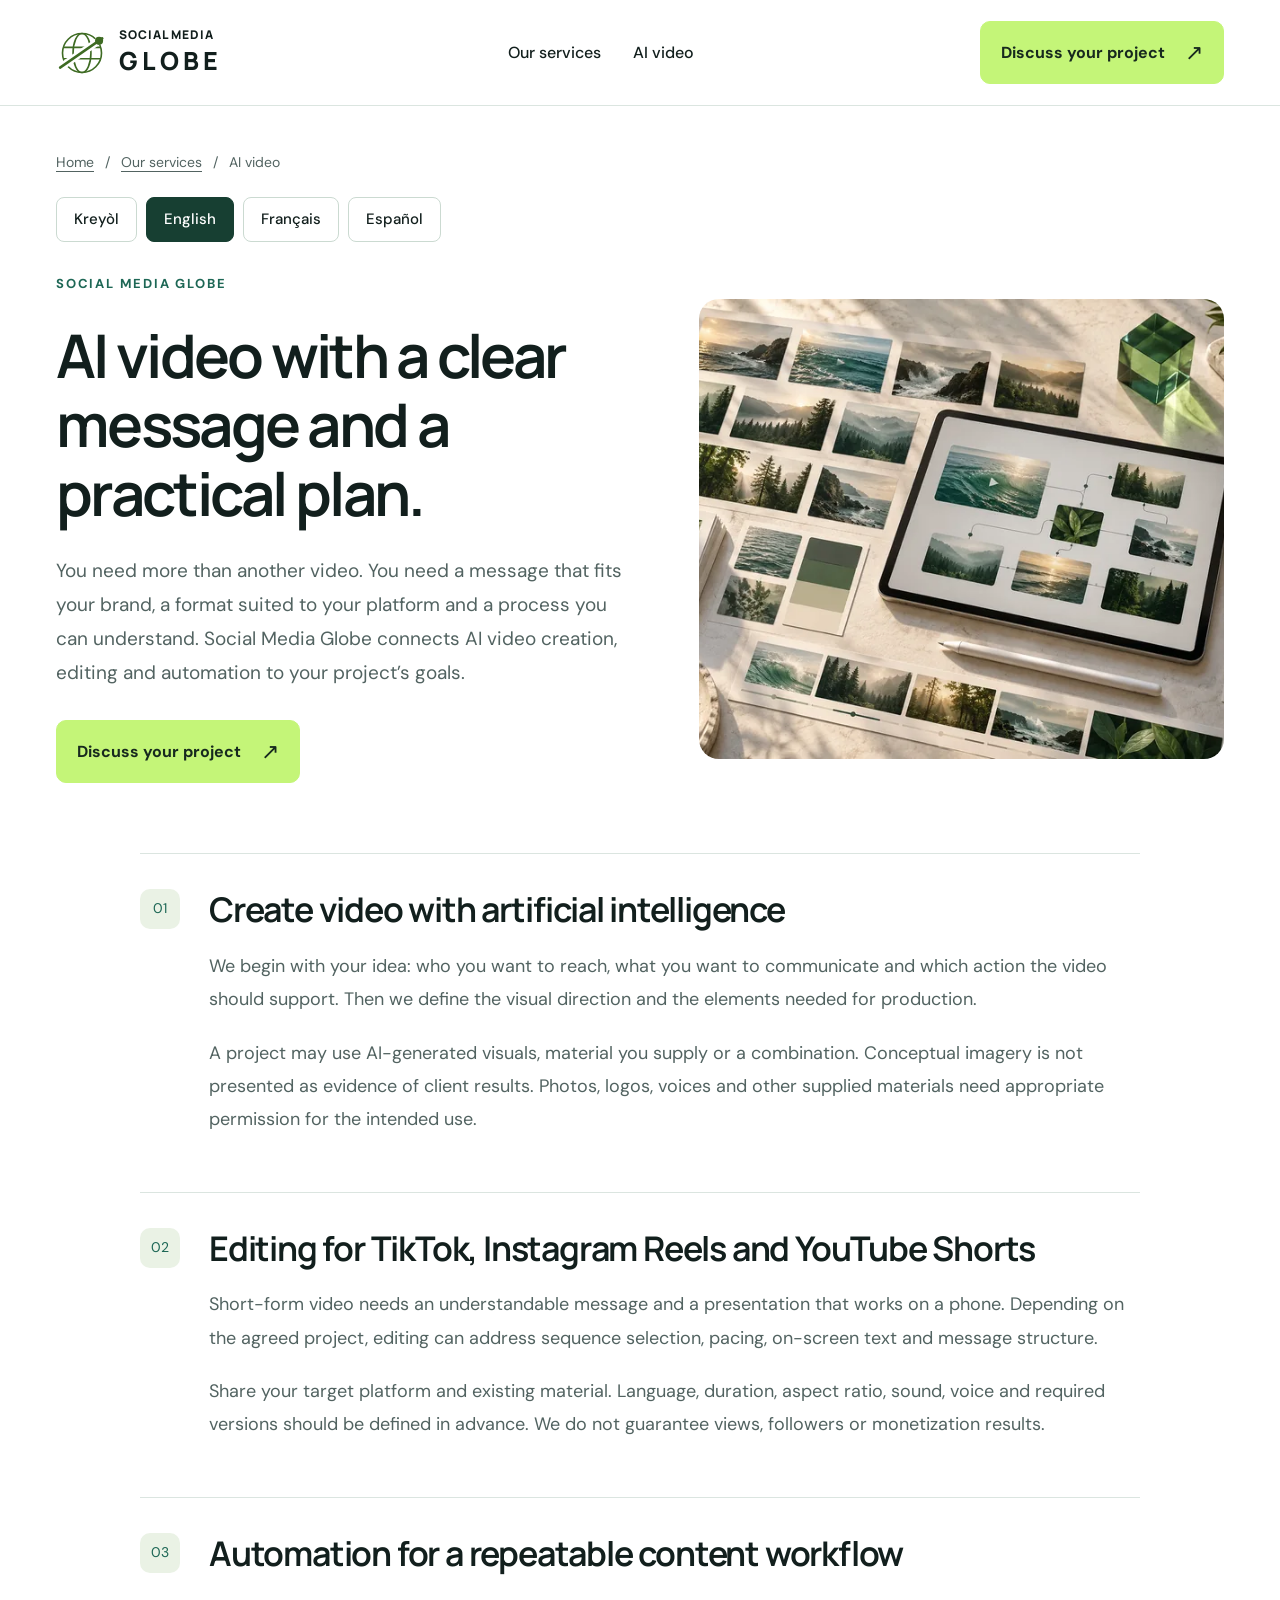
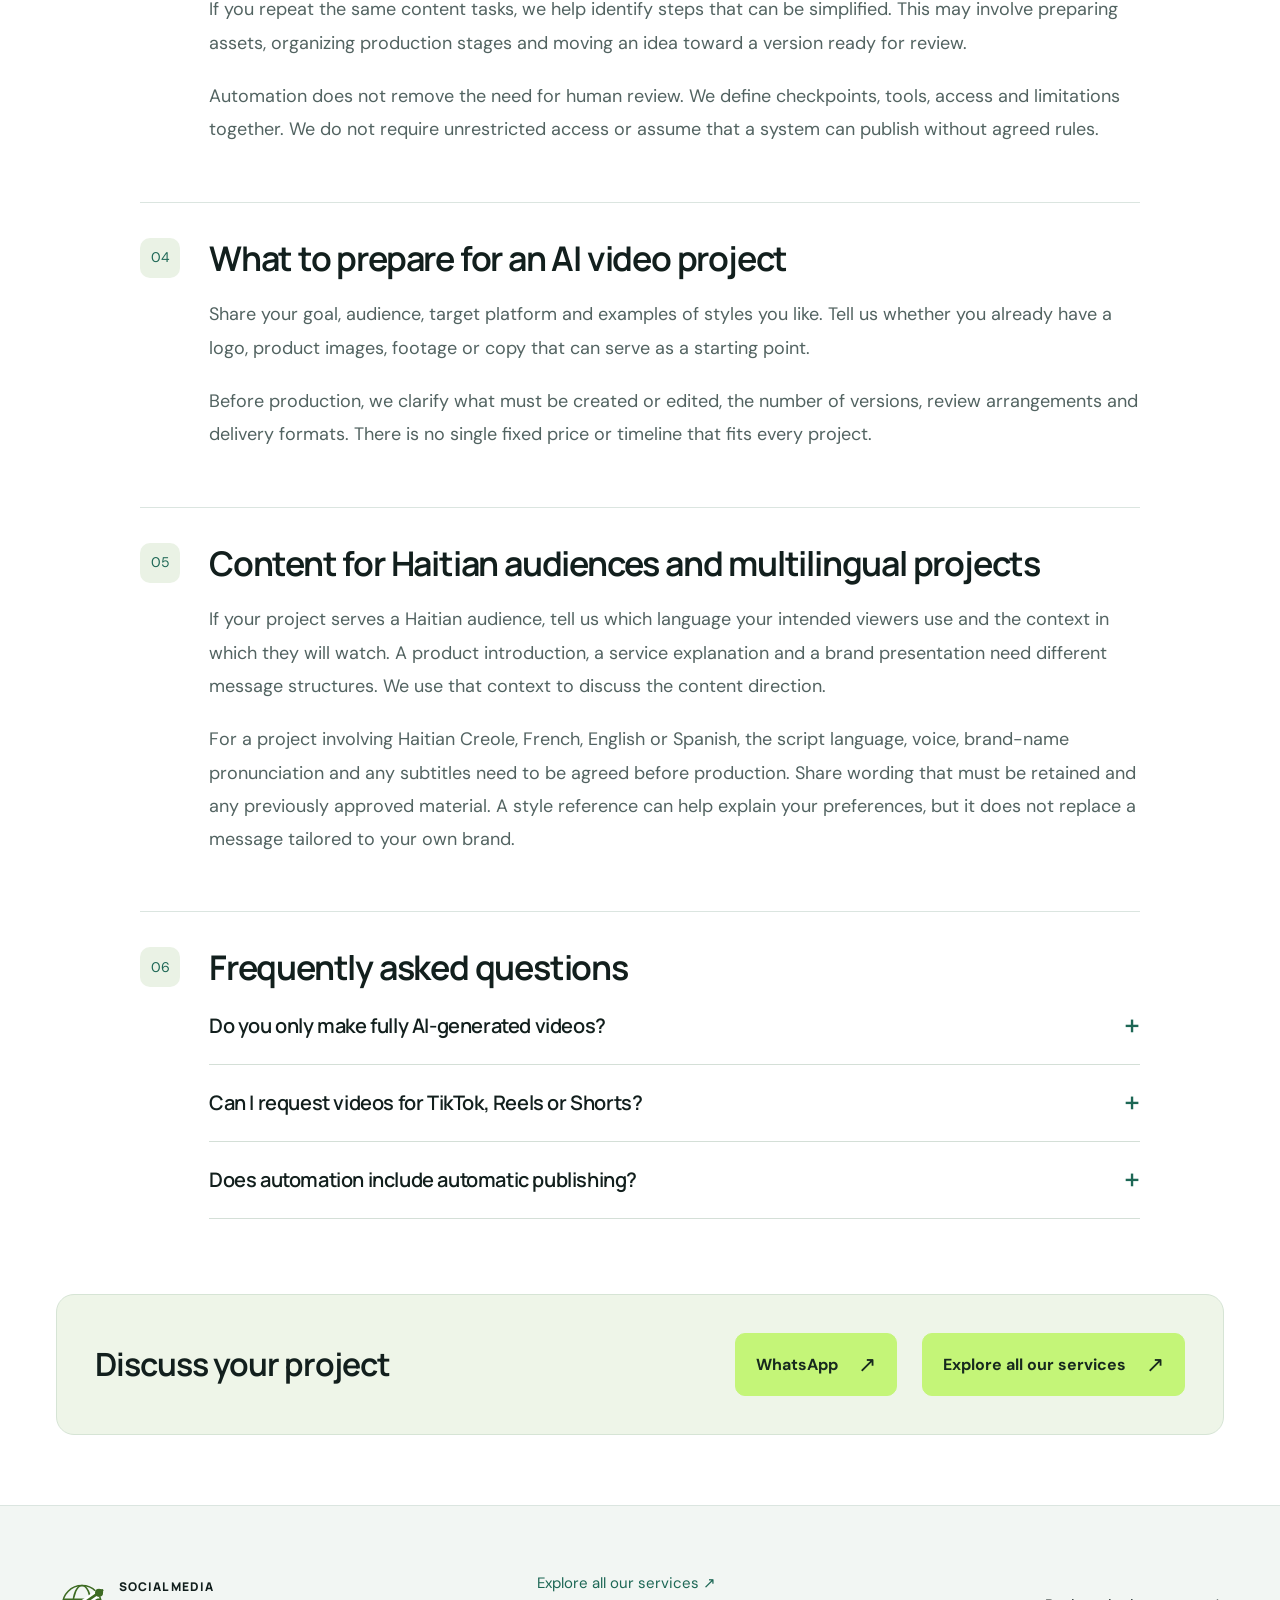
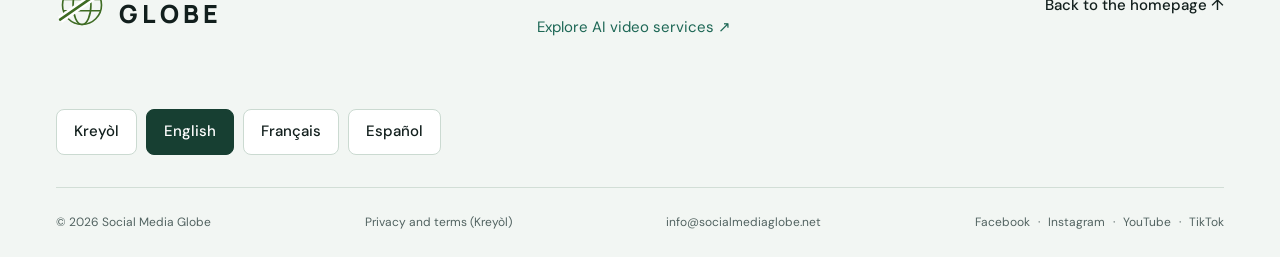
==== commit ef25c0fe: "Replace reused photos with distinct context-specific generated visuals" ====
--- a/ai-video/en/index.html
+++ b/ai-video/en/index.html
@@ -30,13 +30,13 @@
     <meta property="og:locale" content="en_US" />
     <meta
       property="og:image"
-      content="https://socialmediaglobe.net/assets/social-preview.jpg"
+      content="https://socialmediaglobe.net/assets/ai-workflow-social.jpg"
     />
     <meta property="og:image:width" content="1200" />
     <meta property="og:image:height" content="630" />
     <meta
       property="og:image:alt"
-      content="Social Media Globe — digital technology workspace"
+      content="Conceptual storyboard and tablet layout for a video production workflow"
     />
     <meta name="twitter:card" content="summary_large_image" />
     <meta
@@ -49,7 +49,7 @@
     />
     <meta
       name="twitter:image"
-      content="https://socialmediaglobe.net/assets/social-preview.jpg"
+      content="https://socialmediaglobe.net/assets/ai-workflow-social.jpg"
     />
     <link
       rel="alternate"
@@ -239,16 +239,16 @@
             >
           </div>
           <img
-            src="/assets/digital-workspace.webp"
+            src="/assets/ai-workflow.webp"
             srcset="
-              /assets/digital-workspace-768.webp   768w,
-              /assets/digital-workspace-1024.webp 1024w,
-              /assets/digital-workspace.webp      1536w
+              /assets/ai-workflow-768.webp   768w,
+              /assets/ai-workflow-1024.webp 1024w,
+              /assets/ai-workflow.webp      1536w
             "
-            sizes="(max-width: 700px) calc(100vw - 40px), (max-width: 980px) 46vw, 47vw"
+            sizes="(max-width:700px) calc(100vw - 40px), (max-width:980px) 46vw, 47vw"
             width="1536"
             height="1024"
-            alt="Conceptual technology composition with a laptop"
+            alt="Conceptual storyboard and tablet layout for a video production workflow"
             fetchpriority="high"
           />
         </div>
